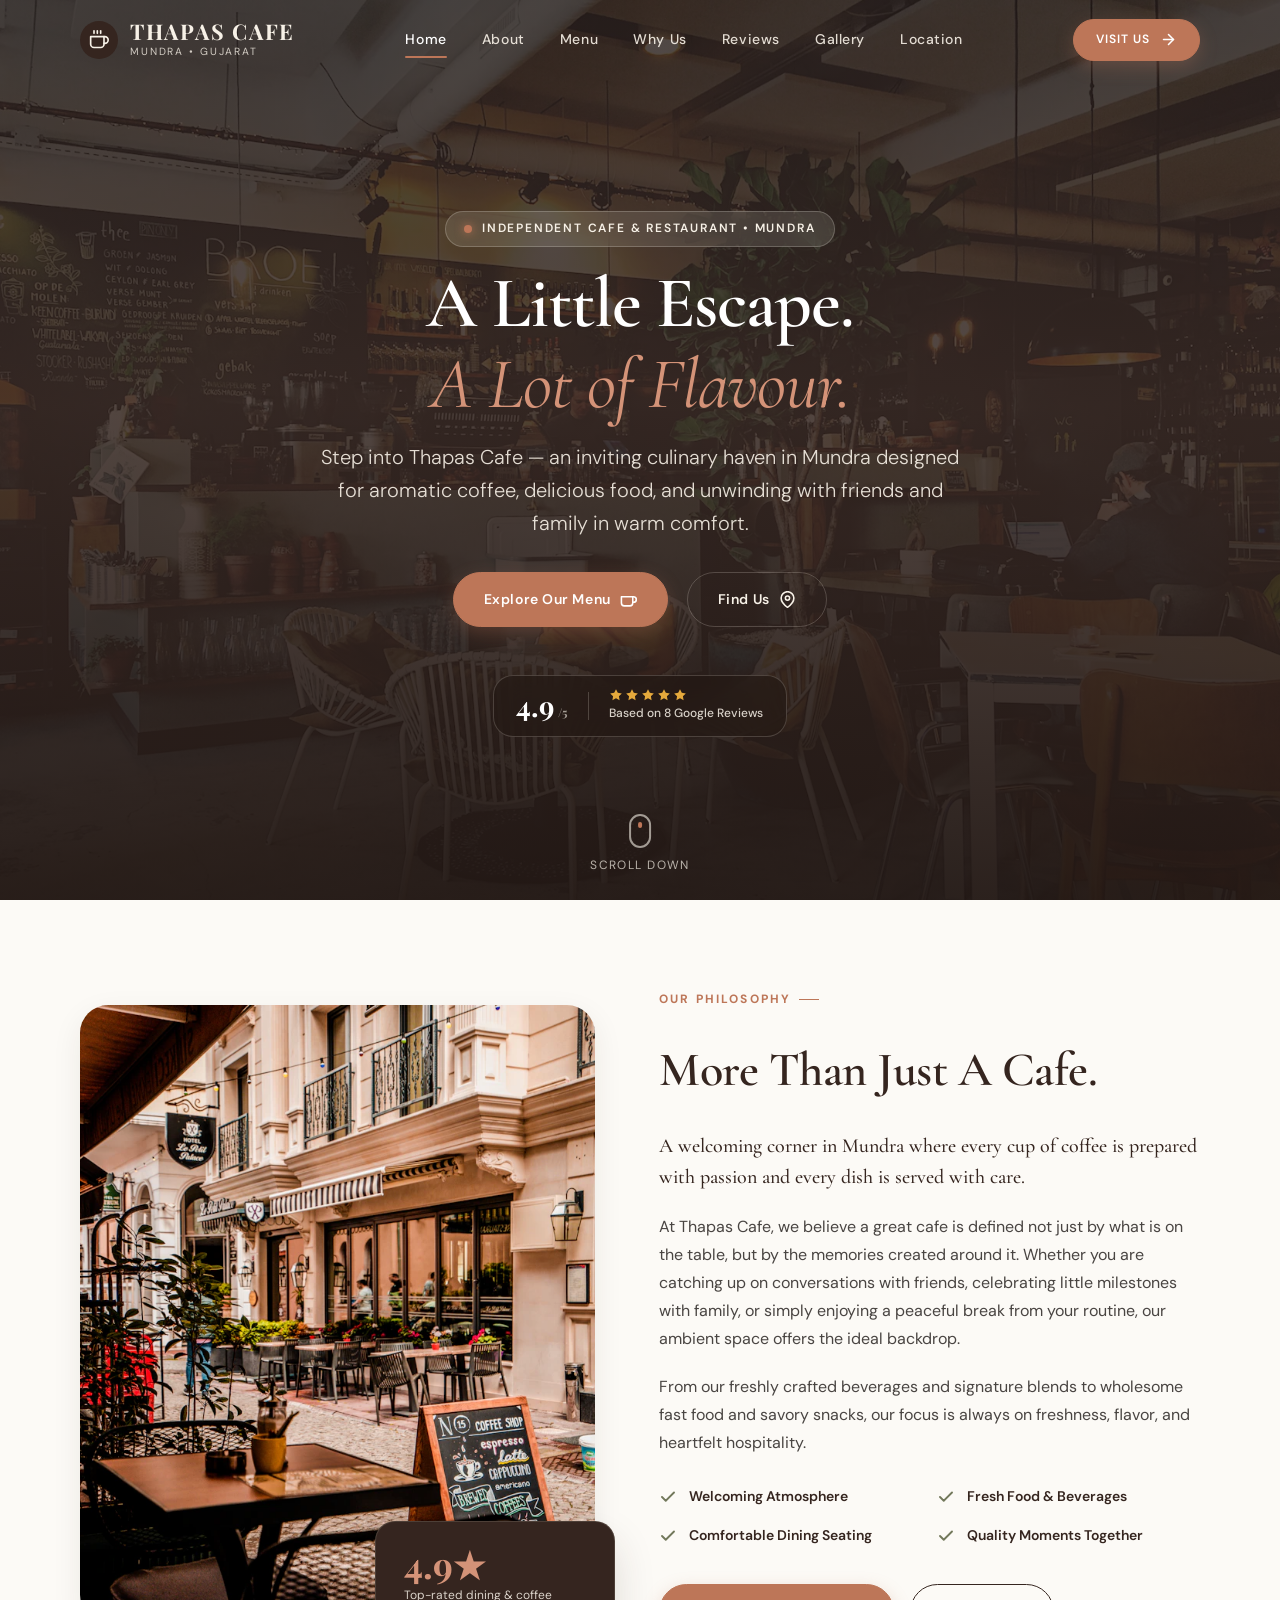
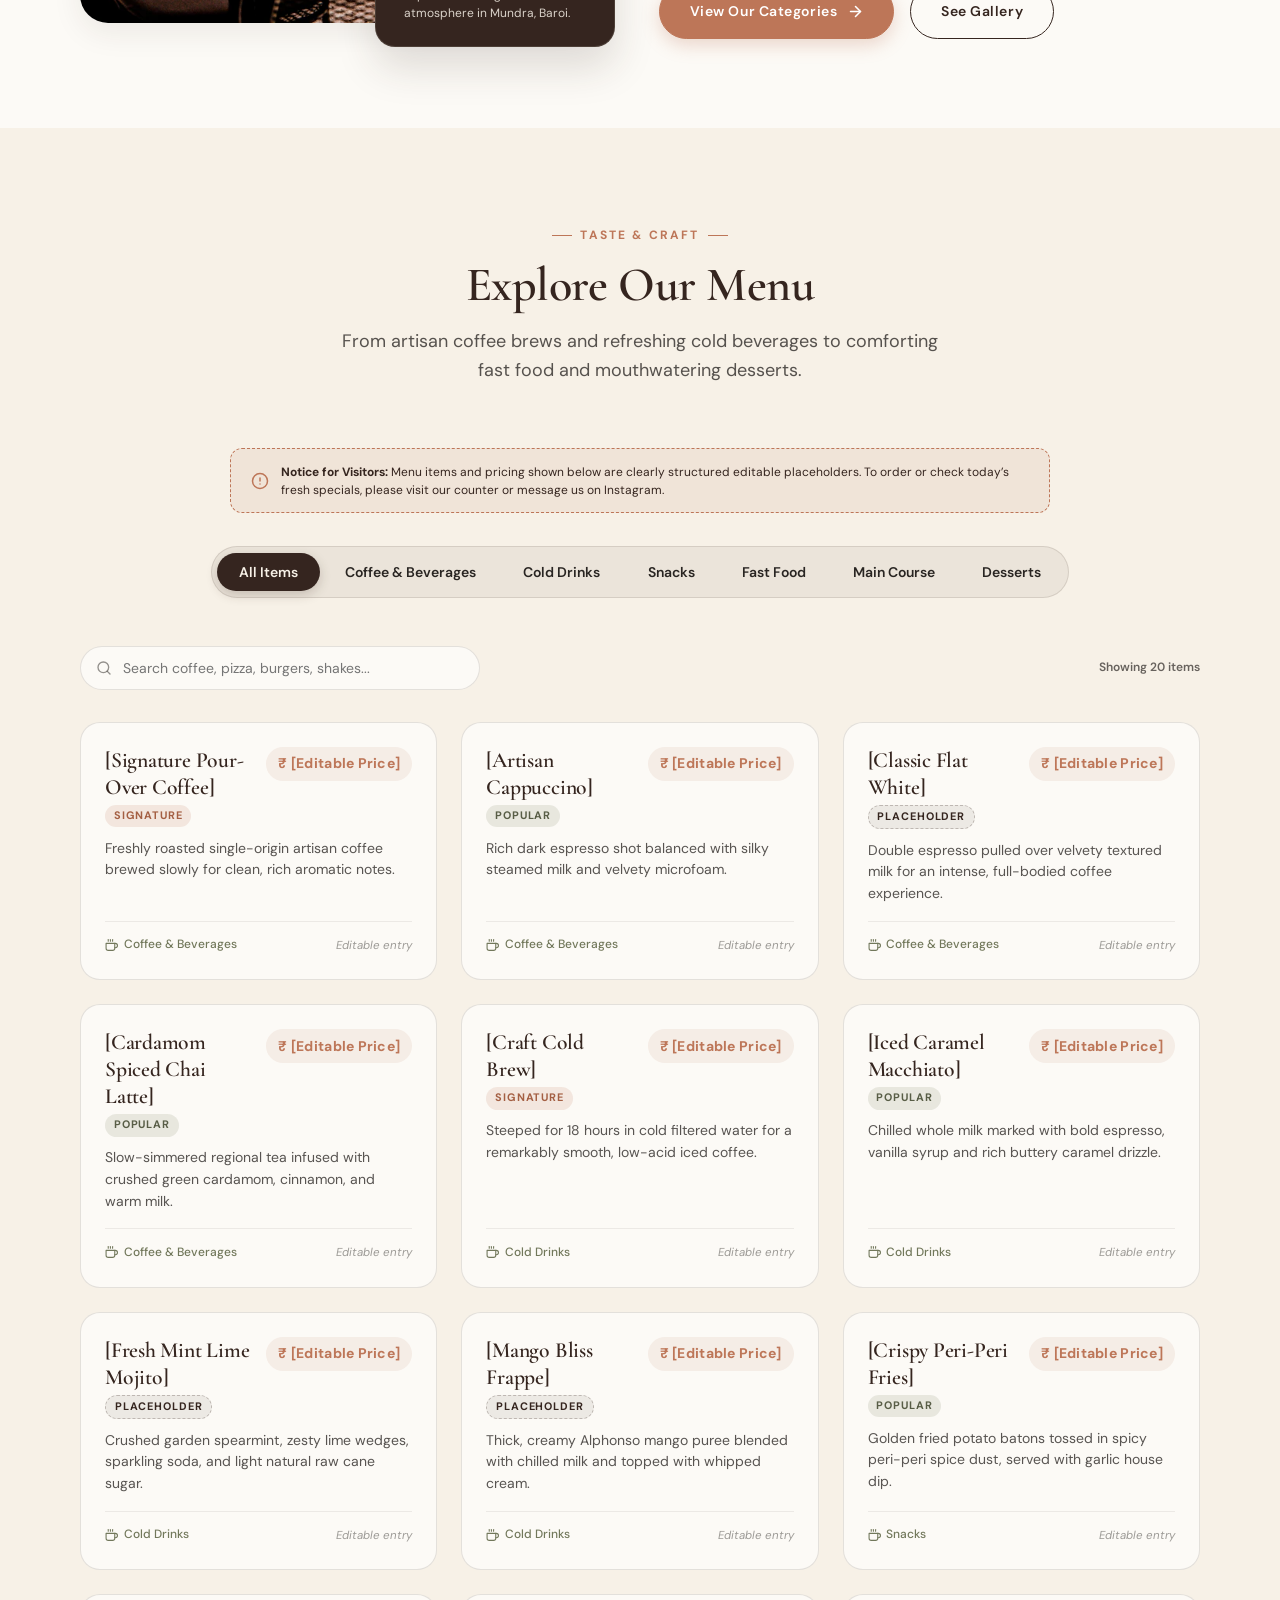
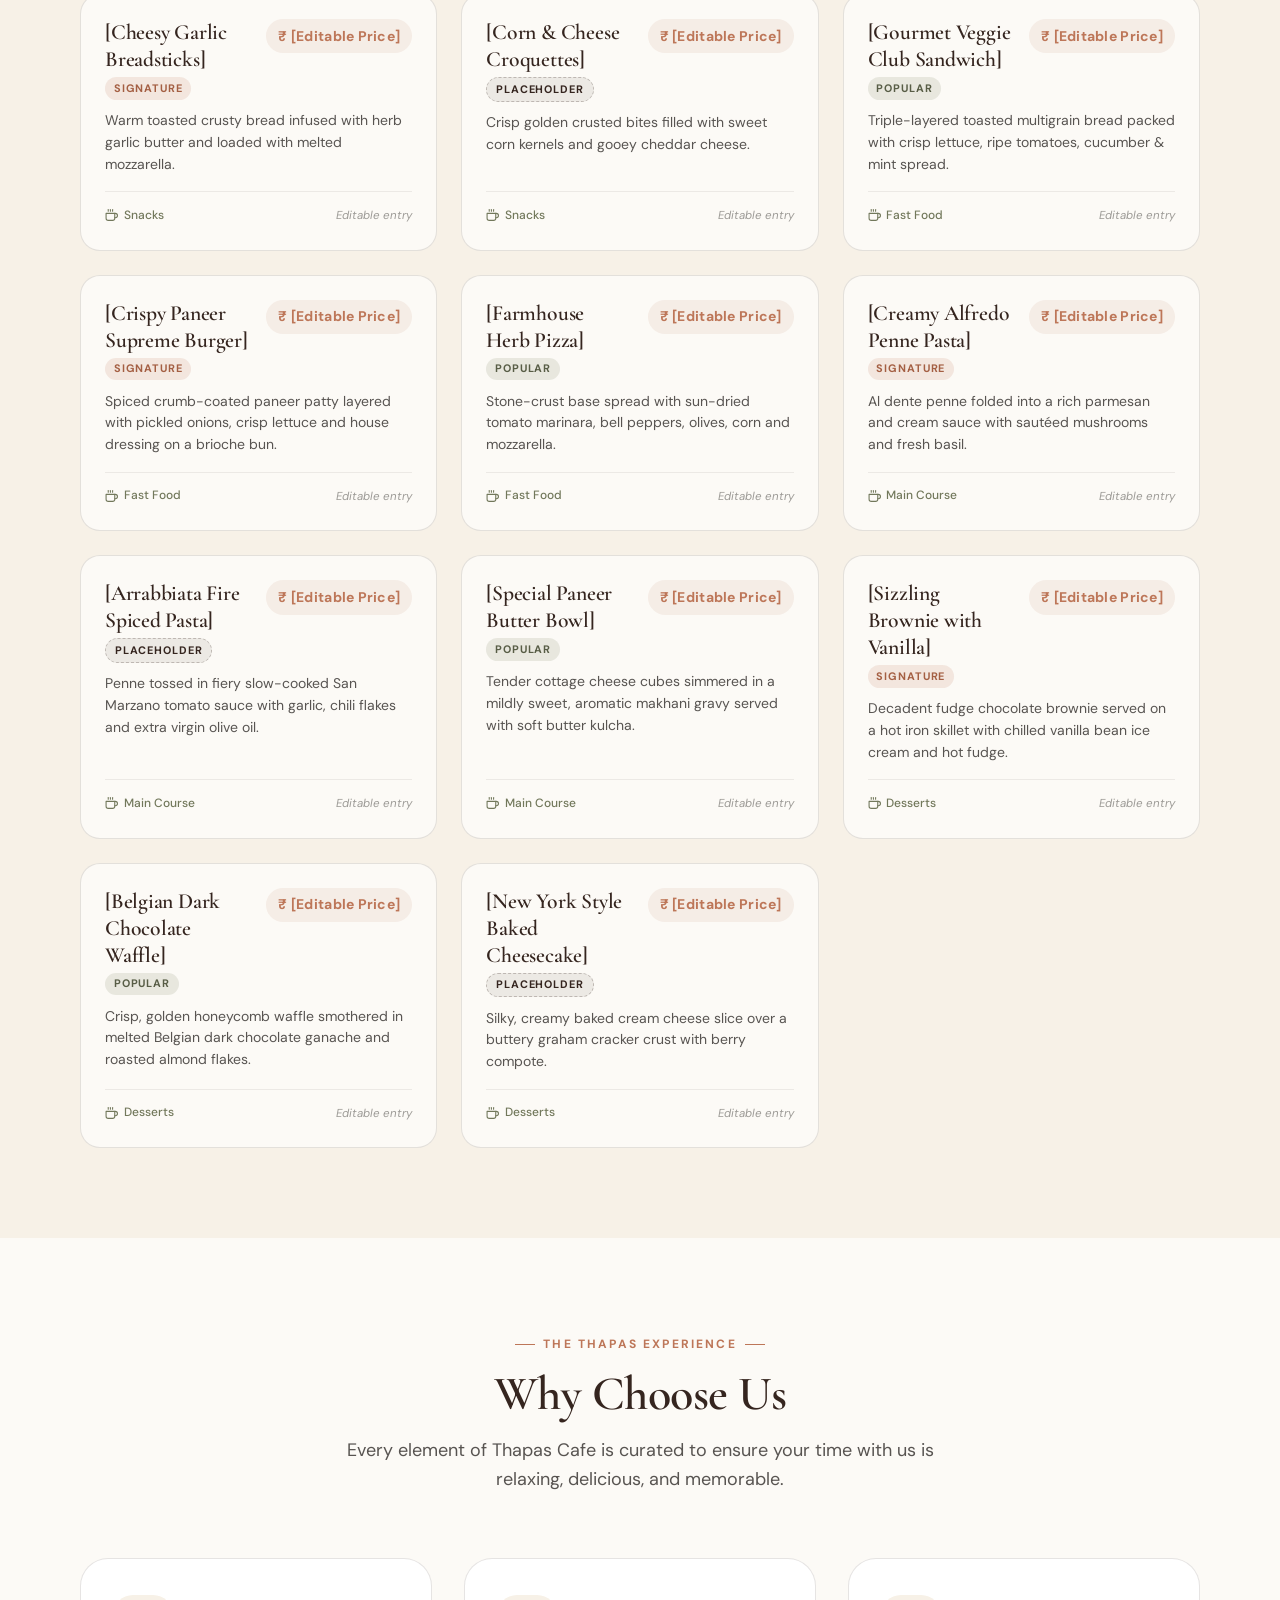
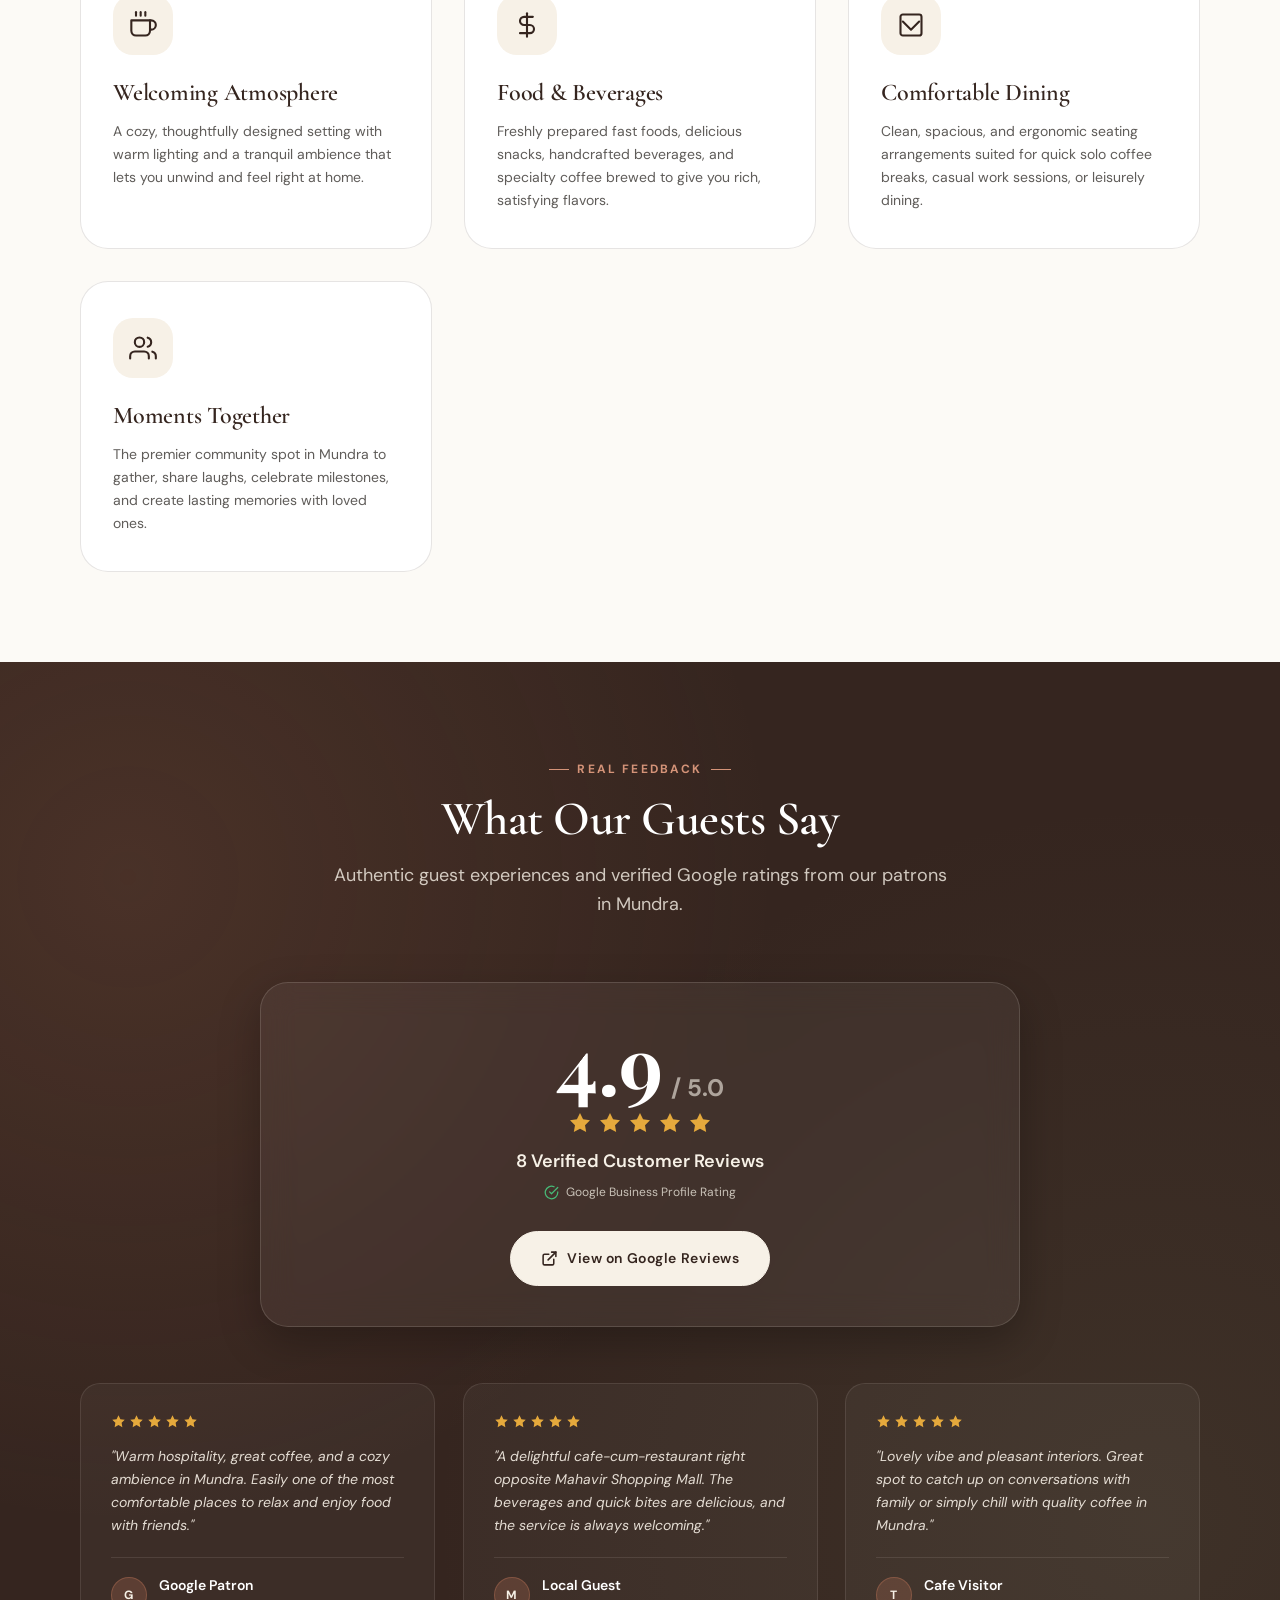
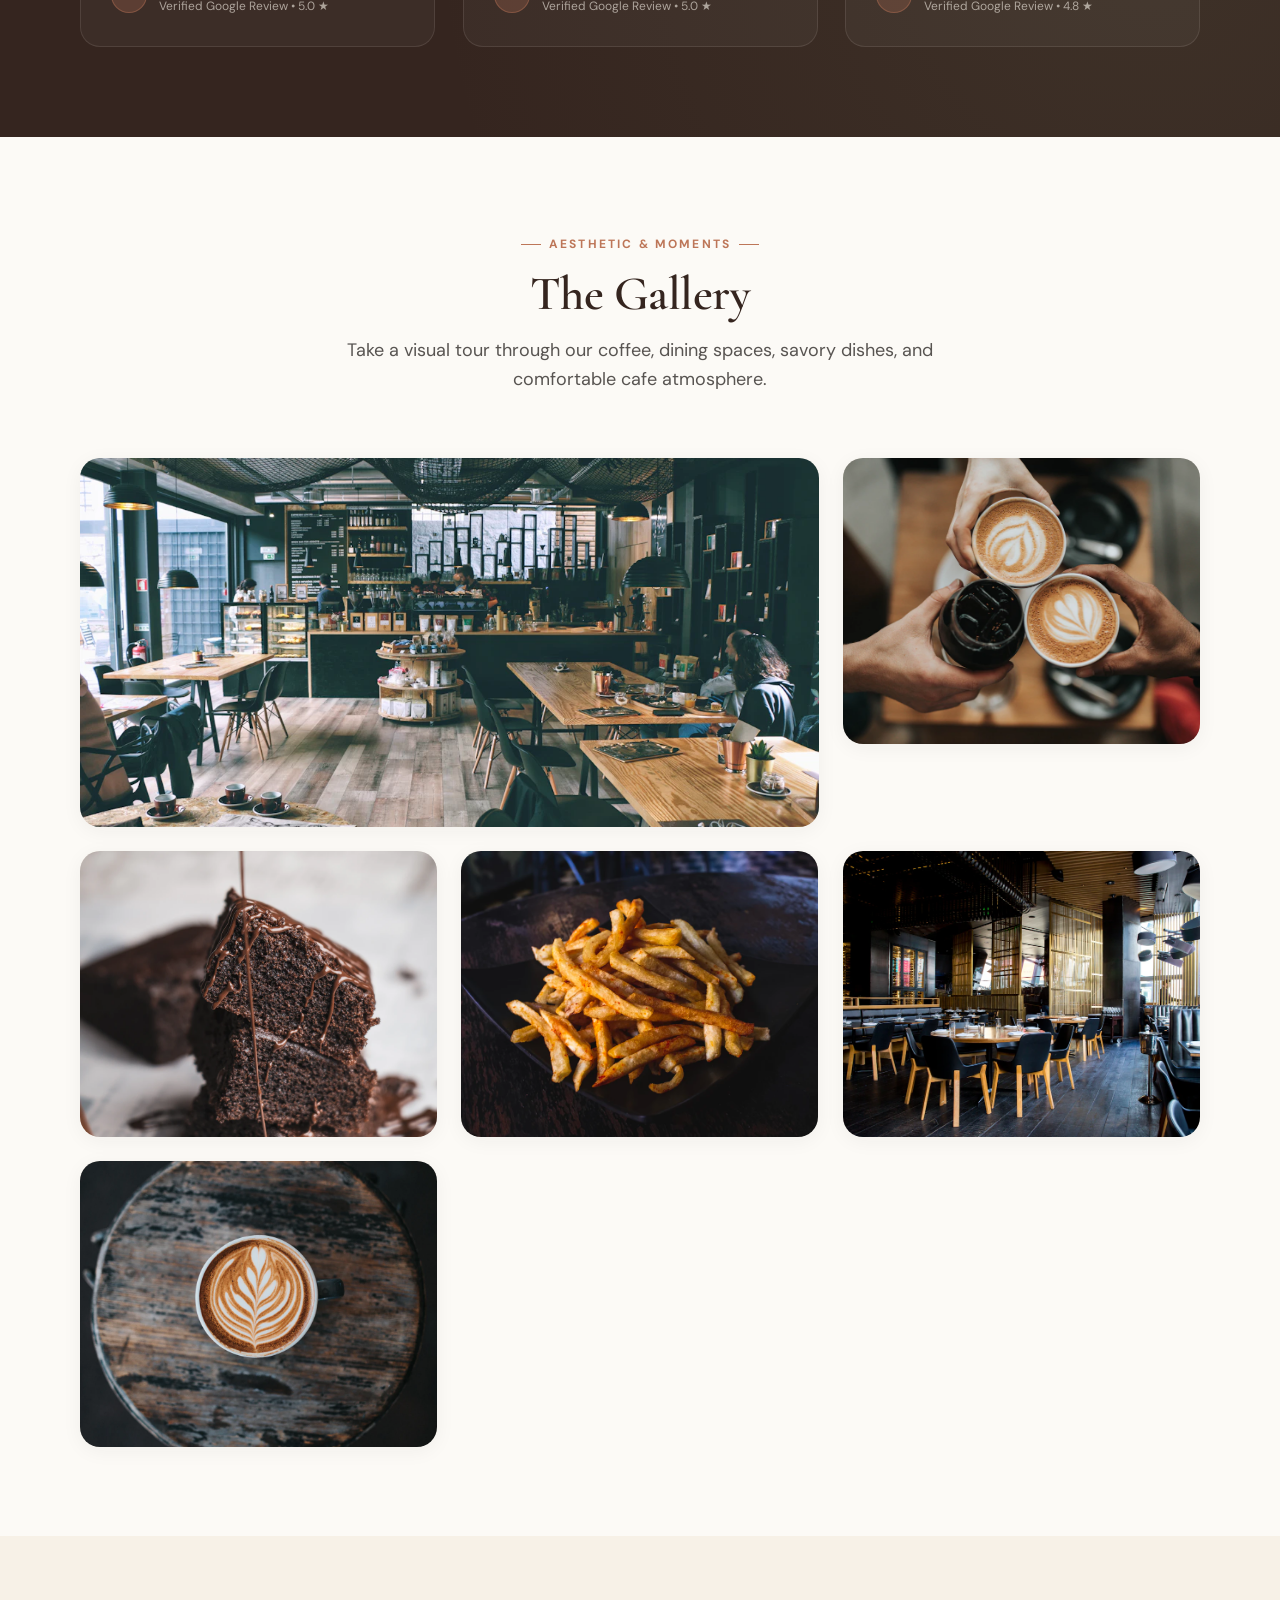
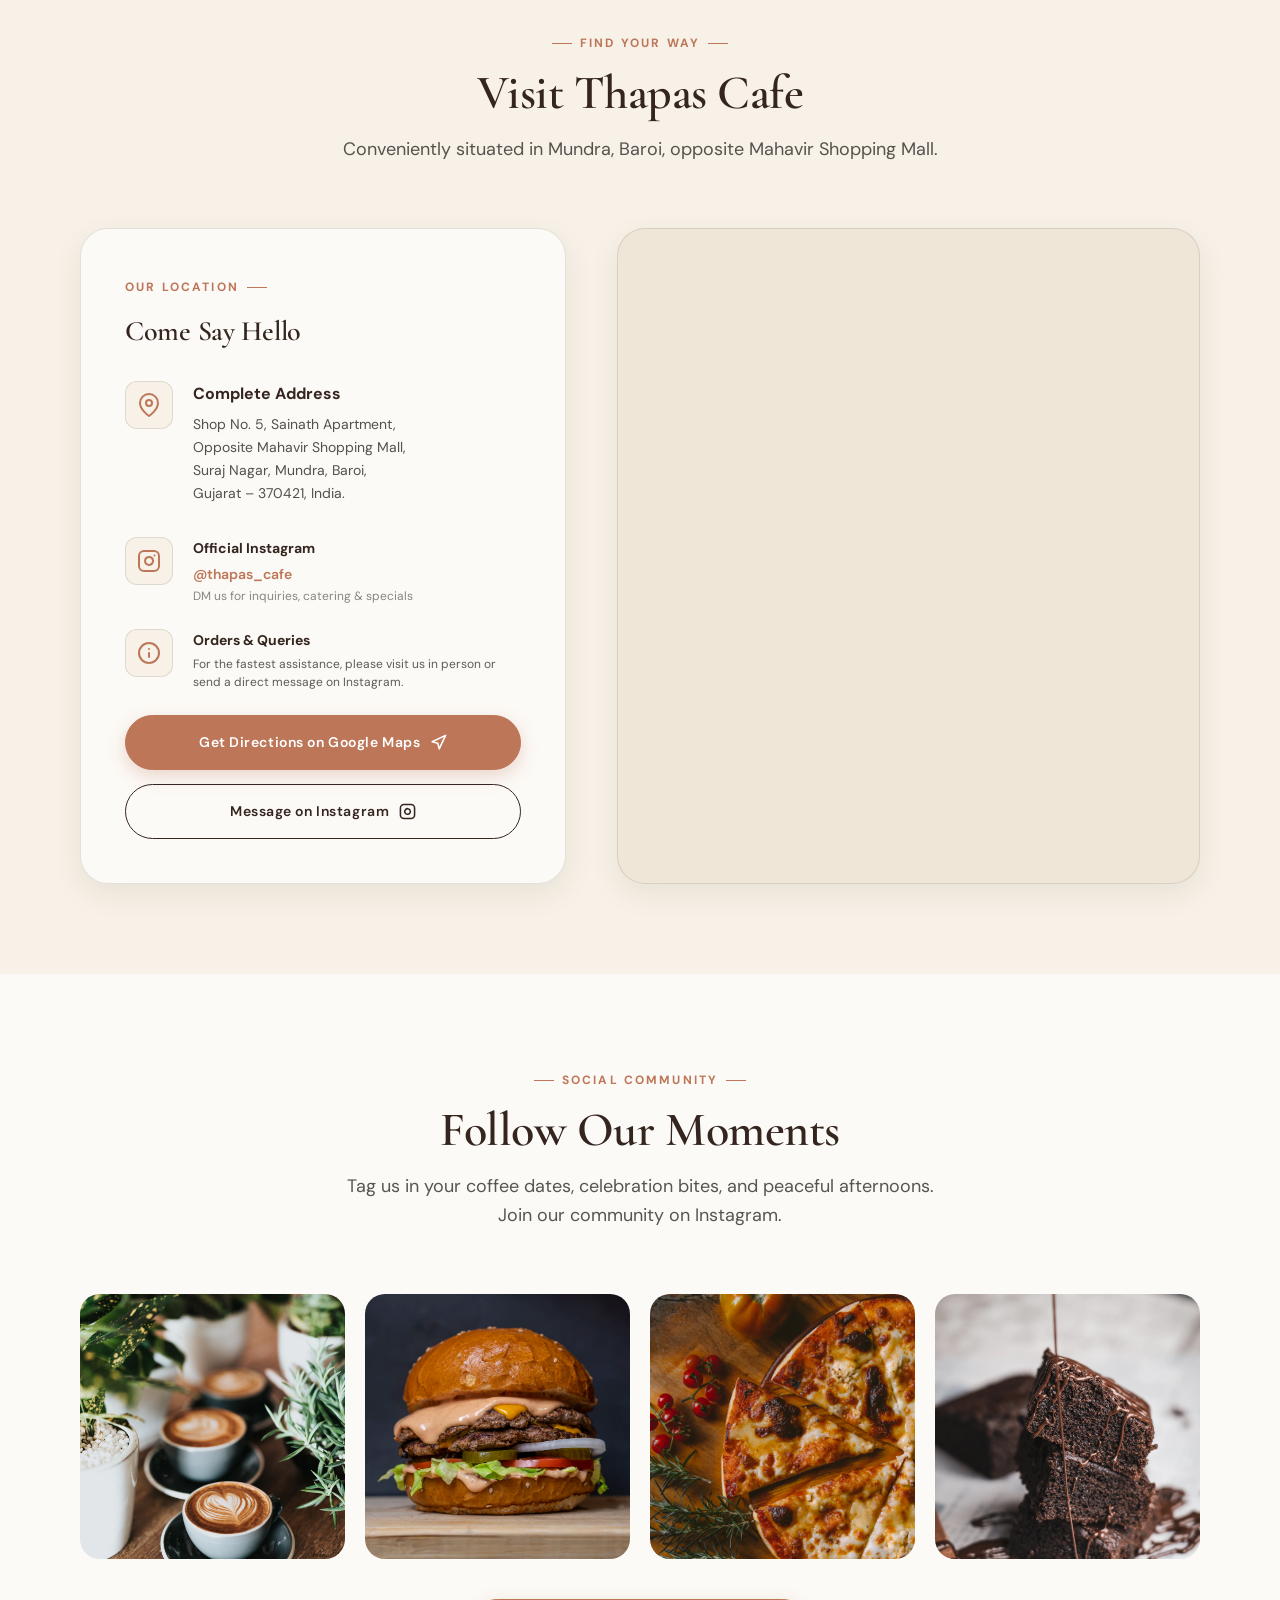
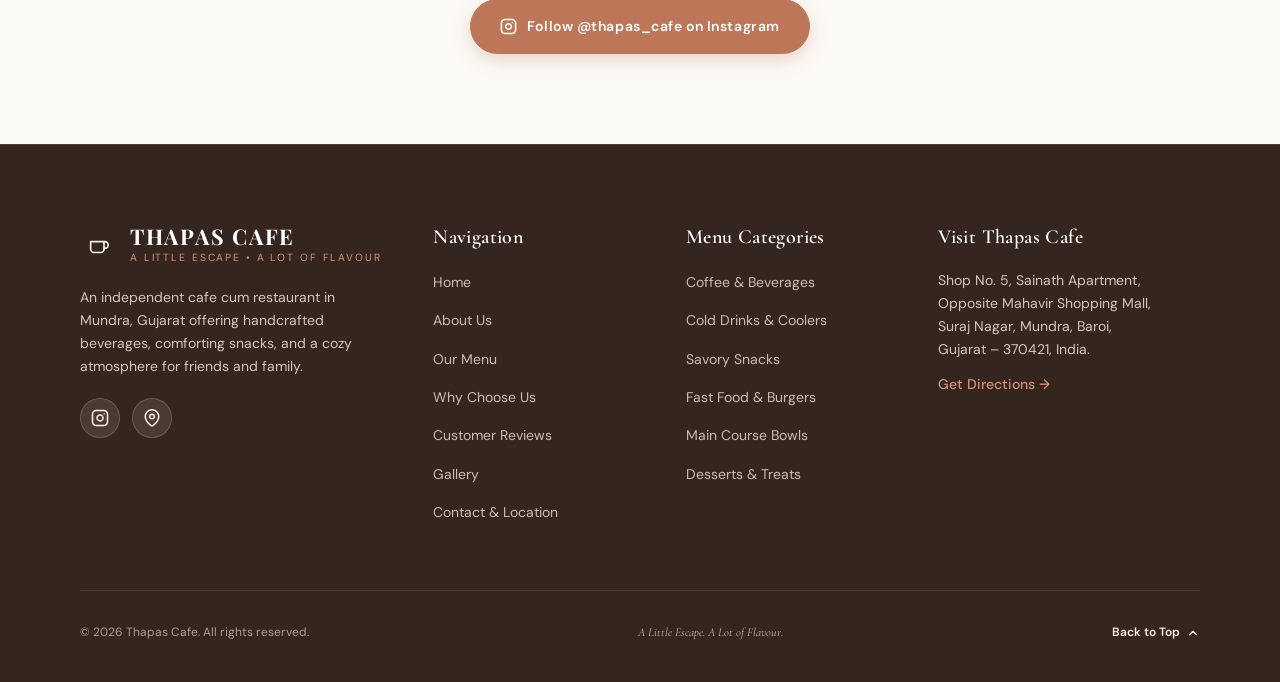
==== index.html @ 80513758 "Add files via upload" ====
<!DOCTYPE html>
<html lang="en">
<head>
  <meta charset="UTF-8">
  <meta name="viewport" content="width=device-width, initial-scale=1.0">
  <meta http-equiv="X-UA-Compatible" content="ie=edge">

  <!-- Primary Meta Tags -->
  <title>Thapas Cafe | Cafe &amp; Restaurant in Mundra, Gujarat</title>
  <meta name="title" content="Thapas Cafe | Cafe &amp; Restaurant in Mundra, Gujarat">
  <meta name="description" content="Discover Thapas Cafe in Mundra, Gujarat. Explore a welcoming cafe experience for food, beverages and memorable moments.">
  <meta name="keywords" content="Thapas Cafe, Thapas Cafe Mundra, Cafe in Mundra, Restaurant in Mundra, Cafe near Mahavir Shopping Mall, Mundra Baroi Cafe, Gujarat Cafe">
  <meta name="author" content="Thapas Cafe">
  <meta name="robots" content="index, follow">

  <!-- Canonical URL Placeholder -->
  <link rel="canonical" href="https://thapascafe.com/">

  <!-- Favicon -->
  <link rel="icon" type="image/svg+xml" href="assets/icons/favicon.svg">
  <meta name="theme-color" content="#35251F">

  <!-- Open Graph / Facebook -->
  <meta property="og:type" content="restaurant.restaurant">
  <meta property="og:url" content="https://thapascafe.com/">
  <meta property="og:title" content="Thapas Cafe | Cafe &amp; Restaurant in Mundra, Gujarat">
  <meta property="og:description" content="Discover Thapas Cafe in Mundra, Gujarat. Explore a welcoming cafe experience for food, beverages and memorable moments.">
  <meta property="og:image" content="assets/images/hero.webp">
  <meta property="og:locale" content="en_IN">
  <meta property="og:site_name" content="Thapas Cafe">

  <!-- Twitter Card -->
  <meta name="twitter:card" content="summary_large_image">
  <meta name="twitter:url" content="https://thapascafe.com/">
  <meta name="twitter:title" content="Thapas Cafe | Cafe &amp; Restaurant in Mundra, Gujarat">
  <meta name="twitter:description" content="Discover Thapas Cafe in Mundra, Gujarat. Explore a welcoming cafe experience for food, beverages and memorable moments.">
  <meta name="twitter:image" content="assets/images/hero.webp">

  <!-- Preconnect to Google Fonts -->
  <link rel="preconnect" href="https://fonts.googleapis.com">
  <link rel="preconnect" href="https://fonts.gstatic.com" crossorigin>
  <link href="https://fonts.googleapis.com/css2?family=Cormorant+Garamond:ital,wght@0,500;0,600;0,700;1,400;1,600&family=DM+Sans:ital,wght@0,400;0,500;0,600;0,700;1,400&family=Playfair+Display:ital,wght@0,600;0,700;1,400&display=swap" rel="stylesheet">

  <!-- Preload LCP Hero Image -->
  <link rel="preload" as="image" href="assets/images/hero.webp" type="image/webp">

  <!-- Master Stylesheet -->
  <link rel="stylesheet" href="style.css">

  <!-- JSON-LD LocalBusiness / Restaurant Structured Data -->
  <script type="application/ld+json">
  {
    "@context": "https://schema.org",
    "@type": ["CafeOrCoffeeShop", "Restaurant"],
    "name": "Thapas Cafe",
    "image": "assets/images/hero.webp",
    "url": "https://thapascafe.com/",
    "sameAs": [
      "https://www.instagram.com/thapas_cafe/"
    ],
    "address": {
      "@type": "PostalAddress",
      "streetAddress": "Shop No. 5, Sainath Apartment, Opposite Mahavir Shopping Mall, Suraj Nagar",
      "addressLocality": "Mundra",
      "addressRegion": "Gujarat",
      "postalCode": "370421",
      "addressCountry": "IN"
    },
    "geo": {
      "@type": "GeoCoordinates",
      "latitude": "22.8398",
      "longitude": "69.7289"
    },
    "aggregateRating": {
      "@type": "AggregateRating",
      "ratingValue": "4.9",
      "bestRating": "5",
      "worstRating": "1",
      "ratingCount": "8",
      "reviewCount": "8"
    },
    "servesCuisine": ["Cafe", "Coffee", "Snacks", "Fast Food", "Beverages"],
    "priceRange": "$$"
  }
  </script>
</head>
<body>

  <!-- Accessible Skip Link -->
  <a href="#main-content" class="skip-link">Skip to main content</a>

  <!-- ========================================================================
       SITE HEADER / STICKY NAVIGATION
       ======================================================================== -->
  <header class="site-header" id="site-header">
    <div class="container nav-container">
      <!-- Brand Logo / Wordmark -->
      <a href="#home" class="brand-link" aria-label="Thapas Cafe Homepage">
        <div class="brand-icon">
          <!-- Coffee Cup SVG Icon -->
          <svg viewBox="0 0 24 24" fill="none" stroke="currentColor" stroke-width="2" stroke-linecap="round" stroke-linejoin="round">
            <path d="M18 8h1a4 4 0 0 1 0 8h-1"></path>
            <path d="M2 8h16v9a4 4 0 0 1-4 4H6a4 4 0 0 1-4-4V8z"></path>
            <line x1="6" y1="1" x2="6" y2="4"></line>
            <line x1="10" y1="1" x2="10" y2="4"></line>
            <line x1="14" y1="1" x2="14" y2="4"></line>
          </svg>
        </div>
        <div class="brand-text">
          <span class="brand-name">THAPAS CAFE</span>
          <span class="brand-tagline">Mundra &bull; Gujarat</span>
        </div>
      </a>

      <!-- Desktop Nav Links -->
      <nav class="nav-menu" aria-label="Main Navigation">
        <a href="#home" class="nav-link active">Home</a>
        <a href="#about" class="nav-link">About</a>
        <a href="#menu" class="nav-link">Menu</a>
        <a href="#why-us" class="nav-link">Why Us</a>
        <a href="#reviews" class="nav-link">Reviews</a>
        <a href="#gallery" class="nav-link">Gallery</a>
        <a href="#contact" class="nav-link">Location</a>
      </nav>

      <!-- Nav CTA & Mobile Hamburger -->
      <div class="nav-actions">
        <a href="#contact" class="btn btn-primary nav-cta">
          Visit Us
          <svg viewBox="0 0 24 24" fill="none" stroke="currentColor" stroke-width="2" stroke-linecap="round" stroke-linejoin="round">
            <line x1="5" y1="12" x2="19" y2="12"></line>
            <polyline points="12 5 19 12 12 19"></polyline>
          </svg>
        </a>

        <!-- Mobile Toggle Button -->
        <button type="button" class="nav-toggle" aria-label="Toggle navigation menu" aria-expanded="false" aria-controls="mobile-nav">
          <span></span>
          <span></span>
          <span></span>
        </button>
      </div>
    </div>
  </header>

  <!-- Mobile Drawer Backdrop & Menu -->
  <div class="mobile-backdrop" id="mobile-backdrop"></div>
  <aside class="mobile-nav" id="mobile-nav" aria-label="Mobile Navigation Drawer">
    <nav class="mobile-nav-links">
      <a href="#home" class="mobile-nav-link active">Home</a>
      <a href="#about" class="mobile-nav-link">About Us</a>
      <a href="#menu" class="mobile-nav-link">Our Menu</a>
      <a href="#why-us" class="mobile-nav-link">Why Choose Us</a>
      <a href="#reviews" class="mobile-nav-link">Customer Reviews</a>
      <a href="#gallery" class="mobile-nav-link">Ambience Gallery</a>
      <a href="#contact" class="mobile-nav-link">Find &amp; Visit Us</a>
    </nav>
    <div class="mobile-nav-divider"></div>
    <div class="mobile-nav-info">
      <p style="font-weight: 600; color: var(--color-espresso);">Thapas Cafe</p>
      <p>Shop No. 5, Sainath Apartment, Opposite Mahavir Shopping Mall, Suraj Nagar, Mundra, Gujarat – 370421</p>
      <a href="https://www.instagram.com/thapas_cafe/" target="_blank" rel="noopener noreferrer">
        <svg viewBox="0 0 24 24" width="16" height="16" fill="none" stroke="currentColor" stroke-width="2" stroke-linecap="round" stroke-linejoin="round">
          <rect x="2" y="2" width="20" height="20" rx="5" ry="5"></rect>
          <path d="M16 11.37A4 4 0 1 1 12.63 8 4 4 0 0 1 16 11.37z"></path>
          <line x1="17.5" y1="6.5" x2="17.51" y2="6.5"></line>
        </svg>
        @thapas_cafe on Instagram
      </a>
    </div>
  </aside>

  <!-- ========================================================================
       MAIN CONTENT CONTAINER
       ======================================================================== -->
  <main id="main-content">

    <!-- ======================================================================
         SECTION 1: HERO SECTION
         ====================================================================== -->
    <section class="hero-section" id="home" aria-label="Welcome to Thapas Cafe">
      <div class="hero-bg">
        <img src="assets/images/hero.webp" alt="Atmospheric and warm interior of Thapas Cafe in Mundra" width="1600" height="900" fetchpriority="high">
      </div>
      <div class="hero-overlay"></div>

      <div class="container hero-content">
        <!-- Floating Tag / Badge -->
        <div class="hero-badge-wrap reveal">
          <span class="hero-badge-dot"></span>
          <span class="hero-badge-text">Independent Cafe &amp; Restaurant &bull; Mundra</span>
        </div>

        <!-- Headline -->
        <h1 class="hero-title reveal reveal-delay-1">
          A Little Escape.<br>
          <span>A Lot of Flavour.</span>
        </h1>

        <!-- Intro Description -->
        <p class="hero-desc reveal reveal-delay-2">
          Step into Thapas Cafe — an inviting culinary haven in Mundra designed for aromatic coffee, delicious food, and unwinding with friends and family in warm comfort.
        </p>

        <!-- Call to Action Buttons -->
        <div class="hero-actions reveal reveal-delay-3">
          <a href="#menu" class="btn btn-primary">
            Explore Our Menu
            <svg viewBox="0 0 24 24" fill="none" stroke="currentColor" stroke-width="2" stroke-linecap="round" stroke-linejoin="round">
              <path d="M18 8h1a4 4 0 0 1 0 8h-1"></path>
              <path d="M2 8h16v9a4 4 0 0 1-4 4H6a4 4 0 0 1-4-4V8z"></path>
            </svg>
          </a>
          <a href="#contact" class="btn btn-secondary">
            Find Us
            <svg viewBox="0 0 24 24" fill="none" stroke="currentColor" stroke-width="2" stroke-linecap="round" stroke-linejoin="round">
              <path d="M21 10c0 7-9 13-9 13s-9-6-9-13a9 9 0 0 1 18 0z"></path>
              <circle cx="12" cy="10" r="3"></circle>
            </svg>
          </a>
        </div>

        <!-- Rating Showcase Pill -->
        <div class="hero-rating-card reveal reveal-delay-4">
          <div class="hero-rating-score">
            4.9<span class="hero-rating-scale">/5</span>
          </div>
          <div class="hero-rating-divider"></div>
          <div class="hero-rating-meta">
            <div class="hero-stars" aria-label="5 out of 5 stars">
              <svg viewBox="0 0 24 24"><polygon points="12 2 15.09 8.26 22 9.27 17 14.14 18.18 21.02 12 17.77 5.82 21.02 7 14.14 2 9.27 8.91 8.26 12 2"></polygon></svg>
              <svg viewBox="0 0 24 24"><polygon points="12 2 15.09 8.26 22 9.27 17 14.14 18.18 21.02 12 17.77 5.82 21.02 7 14.14 2 9.27 8.91 8.26 12 2"></polygon></svg>
              <svg viewBox="0 0 24 24"><polygon points="12 2 15.09 8.26 22 9.27 17 14.14 18.18 21.02 12 17.77 5.82 21.02 7 14.14 2 9.27 8.91 8.26 12 2"></polygon></svg>
              <svg viewBox="0 0 24 24"><polygon points="12 2 15.09 8.26 22 9.27 17 14.14 18.18 21.02 12 17.77 5.82 21.02 7 14.14 2 9.27 8.91 8.26 12 2"></polygon></svg>
              <svg viewBox="0 0 24 24"><polygon points="12 2 15.09 8.26 22 9.27 17 14.14 18.18 21.02 12 17.77 5.82 21.02 7 14.14 2 9.27 8.91 8.26 12 2"></polygon></svg>
            </div>
            <div class="hero-reviews-text">Based on 8 Google Reviews</div>
          </div>
        </div>
      </div>

      <!-- Mouse Scroll Down Hint -->
      <a href="#about" class="hero-scroll-indicator" aria-label="Scroll to About section">
        <div class="mouse-icon">
          <div class="mouse-wheel"></div>
        </div>
        <span>Scroll Down</span>
      </a>
    </section>

    <!-- ======================================================================
         SECTION 2: ABOUT SECTION
         ====================================================================== -->
    <section class="about-section" id="about" aria-label="About Thapas Cafe">
      <div class="container">
        <div class="about-grid">
          <!-- Left: Editorial Photo Composition -->
          <div class="about-media-wrapper reveal">
            <div class="about-image-main">
              <img src="assets/images/about.webp" alt="Welcoming cafe dining atmosphere and friendly cafe hospitality" width="600" height="720" loading="lazy">
            </div>
            <div class="about-accent-card">
              <div class="accent-number">4.9★</div>
              <div class="accent-text">Top-rated dining &amp; coffee atmosphere in Mundra, Baroi.</div>
            </div>
          </div>

          <!-- Right: Narrative Content -->
          <div class="about-content reveal reveal-delay-1">
            <span class="section-label left-aligned">Our Philosophy</span>
            <h2 class="section-title">More Than Just A Cafe.</h2>
            
            <p class="about-lead">
              A welcoming corner in Mundra where every cup of coffee is prepared with passion and every dish is served with care.
            </p>

            <p class="about-body">
              At Thapas Cafe, we believe a great cafe is defined not just by what is on the table, but by the memories created around it. Whether you are catching up on conversations with friends, celebrating little milestones with family, or simply enjoying a peaceful break from your routine, our ambient space offers the ideal backdrop.
            </p>

            <p class="about-body">
              From our freshly crafted beverages and signature blends to wholesome fast food and savory snacks, our focus is always on freshness, flavor, and heartfelt hospitality.
            </p>

            <!-- Highlights Checklist -->
            <div class="about-features">
              <div class="about-feature-item">
                <svg viewBox="0 0 24 24" fill="none" stroke="currentColor" stroke-width="2.5" stroke-linecap="round" stroke-linejoin="round">
                  <polyline points="20 6 9 17 4 12"></polyline>
                </svg>
                <span>Welcoming Atmosphere</span>
              </div>
              <div class="about-feature-item">
                <svg viewBox="0 0 24 24" fill="none" stroke="currentColor" stroke-width="2.5" stroke-linecap="round" stroke-linejoin="round">
                  <polyline points="20 6 9 17 4 12"></polyline>
                </svg>
                <span>Fresh Food &amp; Beverages</span>
              </div>
              <div class="about-feature-item">
                <svg viewBox="0 0 24 24" fill="none" stroke="currentColor" stroke-width="2.5" stroke-linecap="round" stroke-linejoin="round">
                  <polyline points="20 6 9 17 4 12"></polyline>
                </svg>
                <span>Comfortable Dining Seating</span>
              </div>
              <div class="about-feature-item">
                <svg viewBox="0 0 24 24" fill="none" stroke="currentColor" stroke-width="2.5" stroke-linecap="round" stroke-linejoin="round">
                  <polyline points="20 6 9 17 4 12"></polyline>
                </svg>
                <span>Quality Moments Together</span>
              </div>
            </div>

            <div class="about-actions">
              <a href="#menu" class="btn btn-primary">
                View Our Categories
                <svg viewBox="0 0 24 24" fill="none" stroke="currentColor" stroke-width="2" stroke-linecap="round" stroke-linejoin="round">
                  <line x1="5" y1="12" x2="19" y2="12"></line>
                  <polyline points="12 5 19 12 12 19"></polyline>
                </svg>
              </a>
              <a href="#gallery" class="btn btn-outline">See Gallery</a>
            </div>
          </div>
        </div>
      </div>
    </section>

    <!-- ======================================================================
         SECTION 3: MENU SECTION
         ====================================================================== -->
    <section class="menu-section" id="menu" aria-label="Thapas Cafe Menu">
      <div class="container">
        <!-- Section Header -->
        <div class="section-header reveal">
          <span class="section-label">Taste &amp; Craft</span>
          <h2 class="section-title">Explore Our Menu</h2>
          <p class="section-subtitle">
            From artisan coffee brews and refreshing cold beverages to comforting fast food and mouthwatering desserts.
          </p>
        </div>

        <!-- Editable Notice Box -->
        <div class="menu-notice-box reveal">
          <svg viewBox="0 0 24 24" fill="none" stroke="currentColor" stroke-width="2" stroke-linecap="round" stroke-linejoin="round">
            <circle cx="12" cy="12" r="10"></circle>
            <line x1="12" y1="8" x2="12" y2="12"></line>
            <line x1="12" y1="16" x2="12.01" y2="16"></line>
          </svg>
          <div>
            <strong>Notice for Visitors:</strong> Menu items and pricing shown below are clearly structured editable placeholders. To order or check today’s fresh specials, please visit our counter or message us on Instagram.
          </div>
        </div>

        <!-- Menu Category Tabs -->
        <div class="menu-tabs-wrapper reveal">
          <div class="menu-tabs" role="tablist" aria-label="Menu categories">
            <button type="button" class="menu-tab-btn active" data-category="all" role="tab" aria-selected="true">All Items</button>
            <button type="button" class="menu-tab-btn" data-category="coffee-beverages" role="tab" aria-selected="false">Coffee &amp; Beverages</button>
            <button type="button" class="menu-tab-btn" data-category="cold-drinks" role="tab" aria-selected="false">Cold Drinks</button>
            <button type="button" class="menu-tab-btn" data-category="snacks" role="tab" aria-selected="false">Snacks</button>
            <button type="button" class="menu-tab-btn" data-category="fast-food" role="tab" aria-selected="false">Fast Food</button>
            <button type="button" class="menu-tab-btn" data-category="main-course" role="tab" aria-selected="false">Main Course</button>
            <button type="button" class="menu-tab-btn" data-category="desserts" role="tab" aria-selected="false">Desserts</button>
          </div>
        </div>

        <!-- Menu Filter & Search Toolbar -->
        <div class="menu-toolbar reveal">
          <div class="menu-search-wrapper">
            <svg class="menu-search-icon" viewBox="0 0 24 24" fill="none" stroke="currentColor" stroke-width="2" stroke-linecap="round" stroke-linejoin="round">
              <circle cx="11" cy="11" r="8"></circle>
              <line x1="21" y1="21" x2="16.65" y2="16.65"></line>
            </svg>
            <input type="text" id="menu-search" class="menu-search-input" placeholder="Search coffee, pizza, burgers, shakes..." aria-label="Search menu items">
          </div>
          <span class="menu-count-badge" id="menu-count">Showing items...</span>
        </div>

        <!-- Dynamic Menu Items Grid (Populated by script.js) -->
        <div class="menu-grid" id="menu-items-grid" aria-live="polite">
          <!-- JavaScript dynamically injects items here -->
        </div>
      </div>
    </section>

    <!-- ======================================================================
         SECTION 4: WHY CHOOSE US
         ====================================================================== -->
    <section class="why-section" id="why-us" aria-label="Why Choose Thapas Cafe">
      <div class="container">
        <div class="section-header reveal">
          <span class="section-label">The Thapas Experience</span>
          <h2 class="section-title">Why Choose Us</h2>
          <p class="section-subtitle">
            Every element of Thapas Cafe is curated to ensure your time with us is relaxing, delicious, and memorable.
          </p>
        </div>

        <div class="features-grid">
          <!-- Feature 1: Welcoming Atmosphere -->
          <div class="feature-card reveal">
            <div class="feature-icon-wrapper">
              <svg viewBox="0 0 24 24" fill="none" stroke="currentColor" stroke-width="2" stroke-linecap="round" stroke-linejoin="round">
                <path d="M18 8h1a4 4 0 0 1 0 8h-1"></path>
                <path d="M2 8h16v9a4 4 0 0 1-4 4H6a4 4 0 0 1-4-4V8z"></path>
                <line x1="6" y1="1" x2="6" y2="4"></line>
                <line x1="10" y1="1" x2="10" y2="4"></line>
                <line x1="14" y1="1" x2="14" y2="4"></line>
              </svg>
            </div>
            <h3 class="feature-title">Welcoming Atmosphere</h3>
            <p class="feature-desc">
              A cozy, thoughtfully designed setting with warm lighting and a tranquil ambience that lets you unwind and feel right at home.
            </p>
          </div>

          <!-- Feature 2: Food & Beverages -->
          <div class="feature-card reveal reveal-delay-1">
            <div class="feature-icon-wrapper">
              <svg viewBox="0 0 24 24" fill="none" stroke="currentColor" stroke-width="2" stroke-linecap="round" stroke-linejoin="round">
                <path d="M12 2v20"></path>
                <path d="M17 5H9.5a3.5 3.5 0 0 0 0 7h5a3.5 3.5 0 0 1 0 7H6"></path>
              </svg>
            </div>
            <h3 class="feature-title">Food &amp; Beverages</h3>
            <p class="feature-desc">
              Freshly prepared fast foods, delicious snacks, handcrafted beverages, and specialty coffee brewed to give you rich, satisfying flavors.
            </p>
          </div>

          <!-- Feature 3: Comfortable Dining -->
          <div class="feature-card reveal reveal-delay-2">
            <div class="feature-icon-wrapper">
              <svg viewBox="0 0 24 24" fill="none" stroke="currentColor" stroke-width="2" stroke-linecap="round" stroke-linejoin="round">
                <path d="M19 9l-7 7-7-7"></path>
                <rect x="3" y="3" width="18" height="18" rx="2" ry="2"></rect>
              </svg>
            </div>
            <h3 class="feature-title">Comfortable Dining</h3>
            <p class="feature-desc">
              Clean, spacious, and ergonomic seating arrangements suited for quick solo coffee breaks, casual work sessions, or leisurely dining.
            </p>
          </div>

          <!-- Feature 4: Moments Together -->
          <div class="feature-card reveal reveal-delay-3">
            <div class="feature-icon-wrapper">
              <svg viewBox="0 0 24 24" fill="none" stroke="currentColor" stroke-width="2" stroke-linecap="round" stroke-linejoin="round">
                <path d="M17 21v-2a4 4 0 0 0-4-4H5a4 4 0 0 0-4 4v2"></path>
                <circle cx="9" cy="7" r="4"></circle>
                <path d="M23 21v-2a4 4 0 0 0-3-3.87"></path>
                <path d="M16 3.13a4 4 0 0 1 0 7.75"></path>
              </svg>
            </div>
            <h3 class="feature-title">Moments Together</h3>
            <p class="feature-desc">
              The premier community spot in Mundra to gather, share laughs, celebrate milestones, and create lasting memories with loved ones.
            </p>
          </div>
        </div>
      </div>
    </section>

    <!-- ======================================================================
         SECTION 5: CUSTOMER REVIEWS
         ====================================================================== -->
    <section class="reviews-section" id="reviews" aria-label="Customer Reviews">
      <div class="container">
        <div class="section-header reveal">
          <span class="section-label">Real Feedback</span>
          <h2 class="section-title">What Our Guests Say</h2>
          <p class="section-subtitle">
            Authentic guest experiences and verified Google ratings from our patrons in Mundra.
          </p>
        </div>

        <!-- Rating Highlight Showcase Card -->
        <div class="reviews-summary-card reveal">
          <div class="rating-huge">
            4.9 <span class="rating-huge-max">/ 5.0</span>
          </div>
          <div class="rating-stars-huge" aria-label="4.9 out of 5 stars">
            <svg viewBox="0 0 24 24"><polygon points="12 2 15.09 8.26 22 9.27 17 14.14 18.18 21.02 12 17.77 5.82 21.02 7 14.14 2 9.27 8.91 8.26 12 2"></polygon></svg>
            <svg viewBox="0 0 24 24"><polygon points="12 2 15.09 8.26 22 9.27 17 14.14 18.18 21.02 12 17.77 5.82 21.02 7 14.14 2 9.27 8.91 8.26 12 2"></polygon></svg>
            <svg viewBox="0 0 24 24"><polygon points="12 2 15.09 8.26 22 9.27 17 14.14 18.18 21.02 12 17.77 5.82 21.02 7 14.14 2 9.27 8.91 8.26 12 2"></polygon></svg>
            <svg viewBox="0 0 24 24"><polygon points="12 2 15.09 8.26 22 9.27 17 14.14 18.18 21.02 12 17.77 5.82 21.02 7 14.14 2 9.27 8.91 8.26 12 2"></polygon></svg>
            <svg viewBox="0 0 24 24"><polygon points="12 2 15.09 8.26 22 9.27 17 14.14 18.18 21.02 12 17.77 5.82 21.02 7 14.14 2 9.27 8.91 8.26 12 2"></polygon></svg>
          </div>
          <div class="rating-reviews-count">8 Verified Customer Reviews</div>
          <div class="rating-verified-tag">
            <svg viewBox="0 0 24 24" fill="none" stroke="currentColor" stroke-width="2" stroke-linecap="round" stroke-linejoin="round">
              <path d="M22 11.08V12a10 10 0 1 1-5.93-9.14"></path>
              <polyline points="22 4 12 14.01 9 11.01"></polyline>
            </svg>
            Google Business Profile Rating
          </div>
          <div class="rating-actions">
            <!-- Google Reviews Button with editable placeholder URL -->
            <a href="https://www.google.com/maps/search/?api=1&query=Thapas+Cafe+Shop+No+5+Sainath+Apartment+Mundra+Gujarat" target="_blank" rel="noopener noreferrer" class="btn btn-cream">
              <svg viewBox="0 0 24 24" fill="none" stroke="currentColor" stroke-width="2" stroke-linecap="round" stroke-linejoin="round">
                <path d="M18 13v6a2 2 0 0 1-2 2H5a2 2 0 0 1-2-2V8a2 2 0 0 1 2-2h6"></path>
                <polyline points="15 3 21 3 21 9"></polyline>
                <line x1="10" y1="14" x2="21" y2="3"></line>
              </svg>
              View on Google Reviews
            </a>
          </div>
        </div>

        <!-- Sentiment Cards -->
        <div class="reviews-grid">
          <div class="review-card reveal">
            <div>
              <div class="review-stars">
                <svg viewBox="0 0 24 24"><polygon points="12 2 15.09 8.26 22 9.27 17 14.14 18.18 21.02 12 17.77 5.82 21.02 7 14.14 2 9.27 8.91 8.26 12 2"></polygon></svg>
                <svg viewBox="0 0 24 24"><polygon points="12 2 15.09 8.26 22 9.27 17 14.14 18.18 21.02 12 17.77 5.82 21.02 7 14.14 2 9.27 8.91 8.26 12 2"></polygon></svg>
                <svg viewBox="0 0 24 24"><polygon points="12 2 15.09 8.26 22 9.27 17 14.14 18.18 21.02 12 17.77 5.82 21.02 7 14.14 2 9.27 8.91 8.26 12 2"></polygon></svg>
                <svg viewBox="0 0 24 24"><polygon points="12 2 15.09 8.26 22 9.27 17 14.14 18.18 21.02 12 17.77 5.82 21.02 7 14.14 2 9.27 8.91 8.26 12 2"></polygon></svg>
                <svg viewBox="0 0 24 24"><polygon points="12 2 15.09 8.26 22 9.27 17 14.14 18.18 21.02 12 17.77 5.82 21.02 7 14.14 2 9.27 8.91 8.26 12 2"></polygon></svg>
              </div>
              <p class="review-quote">
                "Warm hospitality, great coffee, and a cozy ambience in Mundra. Easily one of the most comfortable places to relax and enjoy food with friends."
              </p>
            </div>
            <div class="review-author">
              <div class="author-avatar">G</div>
              <div class="author-meta">
                <span class="author-name">Google Patron</span>
                <span class="author-source">Verified Google Review &bull; 5.0 ★</span>
              </div>
            </div>
          </div>

          <div class="review-card reveal reveal-delay-1">
            <div>
              <div class="review-stars">
                <svg viewBox="0 0 24 24"><polygon points="12 2 15.09 8.26 22 9.27 17 14.14 18.18 21.02 12 17.77 5.82 21.02 7 14.14 2 9.27 8.91 8.26 12 2"></polygon></svg>
                <svg viewBox="0 0 24 24"><polygon points="12 2 15.09 8.26 22 9.27 17 14.14 18.18 21.02 12 17.77 5.82 21.02 7 14.14 2 9.27 8.91 8.26 12 2"></polygon></svg>
                <svg viewBox="0 0 24 24"><polygon points="12 2 15.09 8.26 22 9.27 17 14.14 18.18 21.02 12 17.77 5.82 21.02 7 14.14 2 9.27 8.91 8.26 12 2"></polygon></svg>
                <svg viewBox="0 0 24 24"><polygon points="12 2 15.09 8.26 22 9.27 17 14.14 18.18 21.02 12 17.77 5.82 21.02 7 14.14 2 9.27 8.91 8.26 12 2"></polygon></svg>
                <svg viewBox="0 0 24 24"><polygon points="12 2 15.09 8.26 22 9.27 17 14.14 18.18 21.02 12 17.77 5.82 21.02 7 14.14 2 9.27 8.91 8.26 12 2"></polygon></svg>
              </div>
              <p class="review-quote">
                "A delightful cafe-cum-restaurant right opposite Mahavir Shopping Mall. The beverages and quick bites are delicious, and the service is always welcoming."
              </p>
            </div>
            <div class="review-author">
              <div class="author-avatar">M</div>
              <div class="author-meta">
                <span class="author-name">Local Guest</span>
                <span class="author-source">Verified Google Review &bull; 5.0 ★</span>
              </div>
            </div>
          </div>

          <div class="review-card reveal reveal-delay-2">
            <div>
              <div class="review-stars">
                <svg viewBox="0 0 24 24"><polygon points="12 2 15.09 8.26 22 9.27 17 14.14 18.18 21.02 12 17.77 5.82 21.02 7 14.14 2 9.27 8.91 8.26 12 2"></polygon></svg>
                <svg viewBox="0 0 24 24"><polygon points="12 2 15.09 8.26 22 9.27 17 14.14 18.18 21.02 12 17.77 5.82 21.02 7 14.14 2 9.27 8.91 8.26 12 2"></polygon></svg>
                <svg viewBox="0 0 24 24"><polygon points="12 2 15.09 8.26 22 9.27 17 14.14 18.18 21.02 12 17.77 5.82 21.02 7 14.14 2 9.27 8.91 8.26 12 2"></polygon></svg>
                <svg viewBox="0 0 24 24"><polygon points="12 2 15.09 8.26 22 9.27 17 14.14 18.18 21.02 12 17.77 5.82 21.02 7 14.14 2 9.27 8.91 8.26 12 2"></polygon></svg>
                <svg viewBox="0 0 24 24"><polygon points="12 2 15.09 8.26 22 9.27 17 14.14 18.18 21.02 12 17.77 5.82 21.02 7 14.14 2 9.27 8.91 8.26 12 2"></polygon></svg>
              </div>
              <p class="review-quote">
                "Lovely vibe and pleasant interiors. Great spot to catch up on conversations with family or simply chill with quality coffee in Mundra."
              </p>
            </div>
            <div class="review-author">
              <div class="author-avatar">T</div>
              <div class="author-meta">
                <span class="author-name">Cafe Visitor</span>
                <span class="author-source">Verified Google Review &bull; 4.8 ★</span>
              </div>
            </div>
          </div>
        </div>
      </div>
    </section>

    <!-- ======================================================================
         SECTION 6: GALLERY SECTION & LIGHTBOX
         ====================================================================== -->
    <section class="gallery-section" id="gallery" aria-label="Visual Gallery">
      <div class="container">
        <div class="section-header reveal">
          <span class="section-label">Aesthetic &amp; Moments</span>
          <h2 class="section-title">The Gallery</h2>
          <p class="section-subtitle">
            Take a visual tour through our coffee, dining spaces, savory dishes, and comfortable cafe atmosphere.
          </p>
        </div>

        <!-- Responsive Gallery Grid -->
        <div class="gallery-grid">
          <!-- Item 1 -->
          <div class="gallery-item span-2 reveal" tabindex="0" role="button" aria-label="Open gallery image 1: Warm Aesthetic &amp; Inviting Interior">
            <img src="assets/images/gallery/gallery-1.webp" alt="Thapas Cafe cozy seating and warm interior ambience" width="800" height="400" loading="lazy">
            <div class="gallery-overlay">
              <span class="gallery-tag">Ambience</span>
              <h3 class="gallery-caption">Warm Aesthetic &amp; Inviting Interior</h3>
            </div>
            <div class="gallery-expand-icon" aria-hidden="true">
              <svg viewBox="0 0 24 24" fill="none" stroke="currentColor" stroke-width="2" stroke-linecap="round" stroke-linejoin="round">
                <polyline points="15 3 21 3 21 9"></polyline>
                <polyline points="9 21 3 21 3 15"></polyline>
                <line x1="21" y1="3" x2="14" y2="10"></line>
                <line x1="3" y1="21" x2="10" y2="14"></line>
              </svg>
            </div>
          </div>

          <!-- Item 2 -->
          <div class="gallery-item reveal reveal-delay-1" tabindex="0" role="button" aria-label="Open gallery image 2: Artisan Espresso &amp; Roasted Beans">
            <img src="assets/images/gallery/gallery-2.webp" alt="Freshly roasted espresso coffee beans and brewing" width="400" height="320" loading="lazy">
            <div class="gallery-overlay">
              <span class="gallery-tag">Coffee</span>
              <h3 class="gallery-caption">Artisan Espresso &amp; Beans</h3>
            </div>
            <div class="gallery-expand-icon" aria-hidden="true">
              <svg viewBox="0 0 24 24" fill="none" stroke="currentColor" stroke-width="2" stroke-linecap="round" stroke-linejoin="round">
                <polyline points="15 3 21 3 21 9"></polyline>
                <polyline points="9 21 3 21 3 15"></polyline>
                <line x1="21" y1="3" x2="14" y2="10"></line>
                <line x1="3" y1="21" x2="10" y2="14"></line>
              </svg>
            </div>
          </div>

          <!-- Item 3 -->
          <div class="gallery-item reveal" tabindex="0" role="button" aria-label="Open gallery image 3: Rich Fudge Brownie &amp; Sweet Treats">
            <img src="assets/images/gallery/gallery-3.webp" alt="Decadent chocolate brownie dessert" width="400" height="320" loading="lazy">
            <div class="gallery-overlay">
              <span class="gallery-tag">Desserts</span>
              <h3 class="gallery-caption">Rich Fudge Brownie</h3>
            </div>
            <div class="gallery-expand-icon" aria-hidden="true">
              <svg viewBox="0 0 24 24" fill="none" stroke="currentColor" stroke-width="2" stroke-linecap="round" stroke-linejoin="round">
                <polyline points="15 3 21 3 21 9"></polyline>
                <polyline points="9 21 3 21 3 15"></polyline>
                <line x1="21" y1="3" x2="14" y2="10"></line>
                <line x1="3" y1="21" x2="10" y2="14"></line>
              </svg>
            </div>
          </div>

          <!-- Item 4 -->
          <div class="gallery-item reveal reveal-delay-1" tabindex="0" role="button" aria-label="Open gallery image 4: Golden Crispy Fries &amp; Finger Food">
            <img src="assets/images/gallery/gallery-4.webp" alt="Crispy seasoned fries and savory cafe snacks" width="400" height="320" loading="lazy">
            <div class="gallery-overlay">
              <span class="gallery-tag">Snacks</span>
              <h3 class="gallery-caption">Golden Crispy Fries</h3>
            </div>
            <div class="gallery-expand-icon" aria-hidden="true">
              <svg viewBox="0 0 24 24" fill="none" stroke="currentColor" stroke-width="2" stroke-linecap="round" stroke-linejoin="round">
                <polyline points="15 3 21 3 21 9"></polyline>
                <polyline points="9 21 3 21 3 15"></polyline>
                <line x1="21" y1="3" x2="14" y2="10"></line>
                <line x1="3" y1="21" x2="10" y2="14"></line>
              </svg>
            </div>
          </div>

          <!-- Item 5 -->
          <div class="gallery-item reveal reveal-delay-2" tabindex="0" role="button" aria-label="Open gallery image 5: Memorable Moments With Friends &amp; Family">
            <img src="assets/images/gallery/gallery-5.webp" alt="Comfortable cafe dining space for friends and family" width="400" height="320" loading="lazy">
            <div class="gallery-overlay">
              <span class="gallery-tag">Dining</span>
              <h3 class="gallery-caption">Moments With Loved Ones</h3>
            </div>
            <div class="gallery-expand-icon" aria-hidden="true">
              <svg viewBox="0 0 24 24" fill="none" stroke="currentColor" stroke-width="2" stroke-linecap="round" stroke-linejoin="round">
                <polyline points="15 3 21 3 21 9"></polyline>
                <polyline points="9 21 3 21 3 15"></polyline>
                <line x1="21" y1="3" x2="14" y2="10"></line>
                <line x1="3" y1="21" x2="10" y2="14"></line>
              </svg>
            </div>
          </div>

          <!-- Item 6 -->
          <div class="gallery-item reveal reveal-delay-3" tabindex="0" role="button" aria-label="Open gallery image 6: Chilled Mocktails &amp; Artisan Coolers">
            <img src="assets/images/gallery/gallery-6.webp" alt="Refreshing iced beverage and cold drinks" width="400" height="320" loading="lazy">
            <div class="gallery-overlay">
              <span class="gallery-tag">Beverages</span>
              <h3 class="gallery-caption">Chilled Coolers &amp; Mocktails</h3>
            </div>
            <div class="gallery-expand-icon" aria-hidden="true">
              <svg viewBox="0 0 24 24" fill="none" stroke="currentColor" stroke-width="2" stroke-linecap="round" stroke-linejoin="round">
                <polyline points="15 3 21 3 21 9"></polyline>
                <polyline points="9 21 3 21 3 15"></polyline>
                <line x1="21" y1="3" x2="14" y2="10"></line>
                <line x1="3" y1="21" x2="10" y2="14"></line>
              </svg>
            </div>
          </div>
        </div>
      </div>
    </section>

    <!-- Lightbox Modal Component -->
    <div class="lightbox" id="gallery-lightbox" role="dialog" aria-modal="true" aria-label="Image Lightbox Viewer">
      <button type="button" class="lightbox-close-btn" aria-label="Close Lightbox">
        <svg viewBox="0 0 24 24" width="24" height="24" fill="none" stroke="currentColor" stroke-width="2" stroke-linecap="round" stroke-linejoin="round">
          <line x1="18" y1="6" x2="6" y2="18"></line>
          <line x1="6" y1="6" x2="18" y2="18"></line>
        </svg>
      </button>

      <button type="button" class="lightbox-nav-btn lightbox-prev" aria-label="Previous Image">
        <svg viewBox="0 0 24 24" width="24" height="24" fill="none" stroke="currentColor" stroke-width="2" stroke-linecap="round" stroke-linejoin="round">
          <polyline points="15 18 9 12 15 6"></polyline>
        </svg>
      </button>

      <button type="button" class="lightbox-nav-btn lightbox-next" aria-label="Next Image">
        <svg viewBox="0 0 24 24" width="24" height="24" fill="none" stroke="currentColor" stroke-width="2" stroke-linecap="round" stroke-linejoin="round">
          <polyline points="9 18 15 12 9 6"></polyline>
        </svg>
      </button>

      <div class="lightbox-content">
        <div class="lightbox-img-wrapper">
          <img class="lightbox-img" src="" alt="">
        </div>
        <div class="lightbox-meta">
          <h4 class="lightbox-caption"></h4>
          <span class="lightbox-counter"></span>
        </div>
      </div>
    </div>

    <!-- ======================================================================
         SECTION 7: LOCATION & CONTACT
         ====================================================================== -->
    <section class="contact-section" id="contact" aria-label="Location and Contact Information">
      <div class="container">
        <div class="section-header reveal">
          <span class="section-label">Find Your Way</span>
          <h2 class="section-title">Visit Thapas Cafe</h2>
          <p class="section-subtitle">
            Conveniently situated in Mundra, Baroi, opposite Mahavir Shopping Mall.
          </p>
        </div>

        <div class="contact-grid">
          <!-- Left: Address & Details Card -->
          <div class="contact-card reveal">
            <div>
              <div class="contact-header">
                <span class="section-label left-aligned">Our Location</span>
                <h3 class="address-title" style="font-size: 1.75rem; margin-top: 0.35rem;">Come Say Hello</h3>
              </div>

              <!-- Address Block -->
              <div class="contact-address-block">
                <div class="contact-icon-bubble">
                  <svg viewBox="0 0 24 24" fill="none" stroke="currentColor" stroke-width="2" stroke-linecap="round" stroke-linejoin="round">
                    <path d="M21 10c0 7-9 13-9 13s-9-6-9-13a9 9 0 0 1 18 0z"></path>
                    <circle cx="12" cy="10" r="3"></circle>
                  </svg>
                </div>
                <div class="address-details">
                  <span style="font-weight: 700; color: var(--color-espresso);">Complete Address</span>
                  <address class="address-lines">
                    Shop No. 5, Sainath Apartment,<br>
                    Opposite Mahavir Shopping Mall,<br>
                    Suraj Nagar, Mundra, Baroi,<br>
                    Gujarat – 370421, India.
                  </address>
                </div>
              </div>

              <!-- Instagram Info -->
              <div class="contact-item">
                <div class="contact-icon-bubble">
                  <svg viewBox="0 0 24 24" fill="none" stroke="currentColor" stroke-width="2" stroke-linecap="round" stroke-linejoin="round">
                    <rect x="2" y="2" width="20" height="20" rx="5" ry="5"></rect>
                    <path d="M16 11.37A4 4 0 1 1 12.63 8 4 4 0 0 1 16 11.37z"></path>
                    <line x1="17.5" y1="6.5" x2="17.51" y2="6.5"></line>
                  </svg>
                </div>
                <div>
                  <div class="contact-item-title">Official Instagram</div>
                  <div class="contact-item-val">
                    <a href="https://www.instagram.com/thapas_cafe/" target="_blank" rel="noopener noreferrer" style="color: var(--color-terracotta); font-weight: 600;">
                      @thapas_cafe
                    </a>
                    <span style="display: block; font-size: var(--fs-xs); color: rgba(41, 37, 34, 0.55); margin-top: 2px;">
                      DM us for inquiries, catering &amp; specials
                    </span>
                  </div>
                </div>
              </div>

              <!-- Notice on Direct Queries -->
              <div class="contact-item" style="margin-bottom: 0;">
                <div class="contact-icon-bubble">
                  <svg viewBox="0 0 24 24" fill="none" stroke="currentColor" stroke-width="2" stroke-linecap="round" stroke-linejoin="round">
                    <circle cx="12" cy="12" r="10"></circle>
                    <line x1="12" y1="16" x2="12" y2="12"></line>
                    <line x1="12" y1="8" x2="12.01" y2="8"></line>
                  </svg>
                </div>
                <div>
                  <div class="contact-item-title">Orders &amp; Queries</div>
                  <div class="contact-item-val" style="font-size: var(--fs-xs);">
                    For the fastest assistance, please visit us in person or send a direct message on Instagram.
                  </div>
                </div>
              </div>
            </div>

            <!-- Action Buttons -->
            <div class="contact-actions">
              <a href="https://www.google.com/maps/dir/?api=1&destination=Shop+No.+5,+Sainath+Apartment,+Opposite+Mahavir+Shopping+Mall,+Suraj+Nagar,+Mundra,+Baroi,+Gujarat+370421" target="_blank" rel="noopener noreferrer" class="btn btn-primary" style="width: 100%;">
                Get Directions on Google Maps
                <svg viewBox="0 0 24 24" fill="none" stroke="currentColor" stroke-width="2" stroke-linecap="round" stroke-linejoin="round">
                  <polygon points="3 11 22 2 13 21 11 13 3 11"></polygon>
                </svg>
              </a>
              <a href="https://www.instagram.com/thapas_cafe/" target="_blank" rel="noopener noreferrer" class="btn btn-outline" style="width: 100%;">
                Message on Instagram
                <svg viewBox="0 0 24 24" fill="none" stroke="currentColor" stroke-width="2" stroke-linecap="round" stroke-linejoin="round">
                  <rect x="2" y="2" width="20" height="20" rx="5" ry="5"></rect>
                  <path d="M16 11.37A4 4 0 1 1 12.63 8 4 4 0 0 1 16 11.37z"></path>
                </svg>
              </a>
            </div>
          </div>

          <!-- Right: Google Maps Embed -->
          <div class="map-container reveal reveal-delay-1">
            <iframe 
              title="Thapas Cafe Location on Google Maps" 
              src="https://maps.google.com/maps?q=Shop+No.+5,+Sainath+Apartment,+Opposite+Mahavir+Shopping+Mall,+Suraj+Nagar,+Mundra,+Baroi,+Gujarat+370421&amp;t=&amp;z=16&amp;ie=UTF8&amp;iwloc=&amp;output=embed" 
              loading="lazy" 
              allowfullscreen="" 
              referrerpolicy="no-referrer-when-downgrade">
            </iframe>
          </div>
        </div>
      </div>
    </section>

    <!-- ======================================================================
         SECTION 8: INSTAGRAM SHOWCASE
         ====================================================================== -->
    <section class="instagram-section" id="instagram" aria-label="Instagram Feed Moments">
      <div class="container">
        <div class="section-header reveal">
          <span class="section-label">Social Community</span>
          <h2 class="section-title">Follow Our Moments</h2>
          <p class="section-subtitle">
            Tag us in your coffee dates, celebration bites, and peaceful afternoons. Join our community on Instagram.
          </p>
        </div>

        <div class="insta-feed-grid">
          <!-- Insta Tile 1 -->
          <a href="https://www.instagram.com/thapas_cafe/" target="_blank" rel="noopener noreferrer" class="insta-tile reveal" aria-label="Visit Thapas Cafe Instagram">
            <img src="assets/images/coffee.webp" alt="Artisan coffee latte art at Thapas Cafe" width="300" height="300" loading="lazy">
            <div class="insta-tile-overlay">
              <svg viewBox="0 0 24 24" fill="none" stroke="currentColor" stroke-width="2" stroke-linecap="round" stroke-linejoin="round">
                <rect x="2" y="2" width="20" height="20" rx="5" ry="5"></rect>
                <path d="M16 11.37A4 4 0 1 1 12.63 8 4 4 0 0 1 16 11.37z"></path>
                <line x1="17.5" y1="6.5" x2="17.51" y2="6.5"></line>
              </svg>
              <span class="insta-tile-handle">@thapas_cafe</span>
            </div>
          </a>

          <!-- Insta Tile 2 -->
          <a href="https://www.instagram.com/thapas_cafe/" target="_blank" rel="noopener noreferrer" class="insta-tile reveal reveal-delay-1" aria-label="Visit Thapas Cafe Instagram">
            <img src="assets/images/food-1.webp" alt="Freshly served burgers and fries at Thapas Cafe" width="300" height="300" loading="lazy">
            <div class="insta-tile-overlay">
              <svg viewBox="0 0 24 24" fill="none" stroke="currentColor" stroke-width="2" stroke-linecap="round" stroke-linejoin="round">
                <rect x="2" y="2" width="20" height="20" rx="5" ry="5"></rect>
                <path d="M16 11.37A4 4 0 1 1 12.63 8 4 4 0 0 1 16 11.37z"></path>
                <line x1="17.5" y1="6.5" x2="17.51" y2="6.5"></line>
              </svg>
              <span class="insta-tile-handle">@thapas_cafe</span>
            </div>
          </a>

          <!-- Insta Tile 3 -->
          <a href="https://www.instagram.com/thapas_cafe/" target="_blank" rel="noopener noreferrer" class="insta-tile reveal reveal-delay-2" aria-label="Visit Thapas Cafe Instagram">
            <img src="assets/images/food-2.webp" alt="Fresh artisan pizza slice at Thapas Cafe" width="300" height="300" loading="lazy">
            <div class="insta-tile-overlay">
              <svg viewBox="0 0 24 24" fill="none" stroke="currentColor" stroke-width="2" stroke-linecap="round" stroke-linejoin="round">
                <rect x="2" y="2" width="20" height="20" rx="5" ry="5"></rect>
                <path d="M16 11.37A4 4 0 1 1 12.63 8 4 4 0 0 1 16 11.37z"></path>
                <line x1="17.5" y1="6.5" x2="17.51" y2="6.5"></line>
              </svg>
              <span class="insta-tile-handle">@thapas_cafe</span>
            </div>
          </a>

          <!-- Insta Tile 4 -->
          <a href="https://www.instagram.com/thapas_cafe/" target="_blank" rel="noopener noreferrer" class="insta-tile reveal reveal-delay-3" aria-label="Visit Thapas Cafe Instagram">
            <img src="assets/images/gallery/gallery-3.webp" alt="Warm chocolate dessert at Thapas Cafe" width="300" height="300" loading="lazy">
            <div class="insta-tile-overlay">
              <svg viewBox="0 0 24 24" fill="none" stroke="currentColor" stroke-width="2" stroke-linecap="round" stroke-linejoin="round">
                <rect x="2" y="2" width="20" height="20" rx="5" ry="5"></rect>
                <path d="M16 11.37A4 4 0 1 1 12.63 8 4 4 0 0 1 16 11.37z"></path>
                <line x1="17.5" y1="6.5" x2="17.51" y2="6.5"></line>
              </svg>
              <span class="insta-tile-handle">@thapas_cafe</span>
            </div>
          </a>
        </div>

        <div class="insta-cta-wrap reveal">
          <a href="https://www.instagram.com/thapas_cafe/" target="_blank" rel="noopener noreferrer" class="btn btn-primary">
            <svg viewBox="0 0 24 24" fill="none" stroke="currentColor" stroke-width="2" stroke-linecap="round" stroke-linejoin="round">
              <rect x="2" y="2" width="20" height="20" rx="5" ry="5"></rect>
              <path d="M16 11.37A4 4 0 1 1 12.63 8 4 4 0 0 1 16 11.37z"></path>
              <line x1="17.5" y1="6.5" x2="17.51" y2="6.5"></line>
            </svg>
            Follow @thapas_cafe on Instagram
          </a>
        </div>
      </div>
    </section>

  </main>

  <!-- ========================================================================
       SITE FOOTER
       ======================================================================== -->
  <footer class="site-footer" id="site-footer">
    <div class="container">
      <div class="footer-grid">
        <!-- Col 1: Wordmark & Narrative -->
        <div class="footer-brand-col">
          <a href="#home" class="brand-link" aria-label="Thapas Cafe Homepage">
            <div class="brand-icon">
              <svg viewBox="0 0 24 24" fill="none" stroke="currentColor" stroke-width="2" stroke-linecap="round" stroke-linejoin="round">
                <path d="M18 8h1a4 4 0 0 1 0 8h-1"></path>
                <path d="M2 8h16v9a4 4 0 0 1-4 4H6a4 4 0 0 1-4-4V8z"></path>
              </svg>
            </div>
            <div class="brand-text">
              <span class="brand-name" style="color: var(--color-pure-white);">THAPAS CAFE</span>
              <span class="brand-tagline" style="color: var(--color-terracotta-light);">A Little Escape &bull; A Lot of Flavour</span>
            </div>
          </a>
          <p class="footer-desc">
            An independent cafe cum restaurant in Mundra, Gujarat offering handcrafted beverages, comforting snacks, and a cozy atmosphere for friends and family.
          </p>
          <div class="footer-socials">
            <a href="https://www.instagram.com/thapas_cafe/" target="_blank" rel="noopener noreferrer" class="social-link" aria-label="Instagram">
              <svg viewBox="0 0 24 24" fill="none" stroke="currentColor" stroke-width="2" stroke-linecap="round" stroke-linejoin="round">
                <rect x="2" y="2" width="20" height="20" rx="5" ry="5"></rect>
                <path d="M16 11.37A4 4 0 1 1 12.63 8 4 4 0 0 1 16 11.37z"></path>
                <line x1="17.5" y1="6.5" x2="17.51" y2="6.5"></line>
              </svg>
            </a>
            <a href="https://www.google.com/maps/search/?api=1&query=Thapas+Cafe+Shop+No+5+Sainath+Apartment+Mundra+Gujarat" target="_blank" rel="noopener noreferrer" class="social-link" aria-label="Google Maps">
              <svg viewBox="0 0 24 24" fill="none" stroke="currentColor" stroke-width="2" stroke-linecap="round" stroke-linejoin="round">
                <path d="M21 10c0 7-9 13-9 13s-9-6-9-13a9 9 0 0 1 18 0z"></path>
                <circle cx="12" cy="10" r="3"></circle>
              </svg>
            </a>
          </div>
        </div>

        <!-- Col 2: Navigation Links -->
        <div>
          <h4 class="footer-col-title">Navigation</h4>
          <ul class="footer-links">
            <li><a href="#home" class="footer-link">Home</a></li>
            <li><a href="#about" class="footer-link">About Us</a></li>
            <li><a href="#menu" class="footer-link">Our Menu</a></li>
            <li><a href="#why-us" class="footer-link">Why Choose Us</a></li>
            <li><a href="#reviews" class="footer-link">Customer Reviews</a></li>
            <li><a href="#gallery" class="footer-link">Gallery</a></li>
            <li><a href="#contact" class="footer-link">Contact &amp; Location</a></li>
          </ul>
        </div>

        <!-- Col 3: Menu Categories -->
        <div>
          <h4 class="footer-col-title">Menu Categories</h4>
          <ul class="footer-links">
            <li><a href="#menu" class="footer-link">Coffee &amp; Beverages</a></li>
            <li><a href="#menu" class="footer-link">Cold Drinks &amp; Coolers</a></li>
            <li><a href="#menu" class="footer-link">Savory Snacks</a></li>
            <li><a href="#menu" class="footer-link">Fast Food &amp; Burgers</a></li>
            <li><a href="#menu" class="footer-link">Main Course Bowls</a></li>
            <li><a href="#menu" class="footer-link">Desserts &amp; Treats</a></li>
          </ul>
        </div>

        <!-- Col 4: Address Information -->
        <div>
          <h4 class="footer-col-title">Visit Thapas Cafe</h4>
          <address class="footer-address">
            Shop No. 5, Sainath Apartment,<br>
            Opposite Mahavir Shopping Mall,<br>
            Suraj Nagar, Mundra, Baroi,<br>
            Gujarat – 370421, India.
            <br>
            <a href="https://www.google.com/maps/dir/?api=1&destination=Shop+No.+5,+Sainath+Apartment,+Opposite+Mahavir+Shopping+Mall,+Suraj+Nagar,+Mundra,+Baroi,+Gujarat+370421" target="_blank" rel="noopener noreferrer">
              Get Directions &rarr;
            </a>
          </address>
        </div>
      </div>

      <!-- Bottom Bar -->
      <div class="footer-bottom">
        <div>
          &copy; <span id="current-year">2026</span> Thapas Cafe. All rights reserved.
        </div>
        <div class="footer-credits">
          A Little Escape. A Lot of Flavour.
        </div>
        <div>
          <a href="#home" class="back-to-top">
            Back to Top
            <svg viewBox="0 0 24 24" fill="none" stroke="currentColor" stroke-width="2" stroke-linecap="round" stroke-linejoin="round">
              <polyline points="18 15 12 9 6 15"></polyline>
            </svg>
          </a>
        </div>
      </div>
    </div>
  </footer>

  <!-- Vanilla JavaScript -->
  <script src="script.js"></script>

  <!-- Lucide Icons CDN (with instant graceful fallback) -->
  <script src="https://unpkg.com/lucide@latest" defer></script>
</body>
</html>
---- style.css ----
/* ==========================================================================
   THAPAS CAFE – MASTER STYLESHEET
   Pure CSS3 | Editorial Aesthetic | Fully Responsive
   ========================================================================== */

/* --------------------------------------------------------------------------
   1. CSS Custom Properties (Theme & Brand Tokens)
   -------------------------------------------------------------------------- */
:root {
  /* Brand Color Palette */
  --color-espresso: #35251F;
  --color-espresso-dark: #221713;
  --color-espresso-light: #4A352D;
  --color-warm-cream: #F7F1E7;
  --color-warm-cream-alt: #EFE6D8;
  --color-terracotta: #BD7658;
  --color-terracotta-dark: #A45F43;
  --color-terracotta-light: #D49378;
  --color-olive-green: #72785B;
  --color-olive-dark: #585D46;
  --color-olive-light: #8E9574;
  --color-charcoal: #292522;
  --color-soft-ivory: #FCFAF6;
  --color-pure-white: #FFFFFF;

  /* Semantic Alpha & Overlay Colors */
  --overlay-hero: linear-gradient(180deg, rgba(34, 23, 19, 0.72) 0%, rgba(53, 37, 31, 0.88) 100%);
  --overlay-card: rgba(53, 37, 31, 0.04);
  --border-subtle: rgba(53, 37, 31, 0.12);
  --border-cream: rgba(247, 241, 231, 0.2);
  --border-focus: #BD7658;
  --star-gold: #E5A93C;

  /* Typography */
  --font-serif: 'Cormorant Garamond', 'Playfair Display', Georgia, serif;
  --font-display: 'Playfair Display', 'Cormorant Garamond', Georgia, serif;
  --font-sans: 'DM Sans', 'Poppins', -apple-system, BlinkMacSystemFont, "Segoe UI", Roboto, sans-serif;

  /* Font Sizes */
  --fs-xs: 0.75rem;     /* 12px */
  --fs-sm: 0.875rem;    /* 14px */
  --fs-base: 1rem;      /* 16px */
  --fs-md: 1.125rem;    /* 18px */
  --fs-lg: 1.25rem;     /* 20px */
  --fs-xl: 1.5rem;      /* 24px */
  --fs-2xl: 1.875rem;   /* 30px */
  --fs-3xl: 2.25rem;    /* 36px */
  --fs-4xl: 3rem;       /* 48px */
  --fs-5xl: 3.75rem;    /* 60px */
  --fs-hero: clamp(2.5rem, 6vw, 4.5rem);

  /* Spacing */
  --space-2xs: 0.25rem;
  --space-xs: 0.5rem;
  --space-sm: 0.75rem;
  --space-md: 1rem;
  --space-lg: 1.5rem;
  --space-xl: 2rem;
  --space-2xl: 3rem;
  --space-3xl: 4.5rem;
  --space-4xl: 6rem;
  --section-padding: clamp(3.5rem, 7vw, 6.5rem);

  /* Layout */
  --container-max: 1200px;
  --container-narrow: 860px;
  --header-height: 80px;
  --header-height-scrolled: 68px;

  /* Radii */
  --radius-sm: 6px;
  --radius-md: 12px;
  --radius-lg: 20px;
  --radius-xl: 28px;
  --radius-full: 9999px;

  /* Shadows */
  --shadow-subtle: 0 4px 20px rgba(41, 37, 34, 0.05);
  --shadow-card: 0 10px 30px rgba(53, 37, 31, 0.08);
  --shadow-card-hover: 0 20px 40px rgba(53, 37, 31, 0.15);
  --shadow-navbar: 0 8px 30px rgba(34, 23, 19, 0.08);
  --shadow-glow: 0 0 25px rgba(189, 118, 88, 0.35);

  /* Transitions */
  --transition-fast: 0.2s cubic-bezier(0.16, 1, 0.3, 1);
  --transition-base: 0.35s cubic-bezier(0.16, 1, 0.3, 1);
  --transition-slow: 0.6s cubic-bezier(0.16, 1, 0.3, 1);
}

/* --------------------------------------------------------------------------
   2. Reset & Base Styles
   -------------------------------------------------------------------------- */
*,
*::before,
*::after {
  box-sizing: border-box;
  margin: 0;
  padding: 0;
}

html {
  font-size: 16px;
  scroll-behavior: smooth;
  scroll-padding-top: calc(var(--header-height) + 1.5rem);
  -webkit-text-size-adjust: 100%;
}

body {
  font-family: var(--font-sans);
  font-size: var(--fs-base);
  line-height: 1.65;
  color: var(--color-charcoal);
  background-color: var(--color-soft-ivory);
  overflow-x: hidden;
  -webkit-font-smoothing: antialiased;
  -moz-osx-font-smoothing: grayscale;
}

body.nav-open,
body.lightbox-open {
  overflow: hidden;
}

img,
picture,
svg {
  display: block;
  max-width: 100%;
  height: auto;
}

a {
  color: inherit;
  text-decoration: none;
  transition: color var(--transition-fast);
}

button {
  font-family: inherit;
  font-size: inherit;
  background: none;
  border: none;
  cursor: pointer;
  color: inherit;
}

ul, ol {
  list-style: none;
}

/* Accessible hidden element */
.sr-only {
  position: absolute;
  width: 1px;
  height: 1px;
  padding: 0;
  margin: -1px;
  overflow: hidden;
  clip: rect(0, 0, 0, 0);
  white-space: nowrap;
  border: 0;
}

/* Skip to content link for accessibility */
.skip-link {
  position: absolute;
  top: -100px;
  left: 20px;
  background: var(--color-terracotta);
  color: var(--color-pure-white);
  padding: var(--space-sm) var(--space-md);
  border-radius: var(--radius-sm);
  z-index: 10000;
  font-weight: 600;
  transition: top var(--transition-fast);
}

.skip-link:focus {
  top: 20px;
  outline: 3px solid var(--color-warm-cream);
}

/* --------------------------------------------------------------------------
   3. Typography & Section Headers
   -------------------------------------------------------------------------- */
h1, h2, h3, h4, h5, h6 {
  font-family: var(--font-serif);
  font-weight: 600;
  line-height: 1.2;
  color: var(--color-espresso);
  letter-spacing: -0.01em;
}

.section-label {
  display: inline-flex;
  align-items: center;
  gap: 0.5rem;
  font-family: var(--font-sans);
  font-size: var(--fs-xs);
  font-weight: 700;
  text-transform: uppercase;
  letter-spacing: 0.18em;
  color: var(--color-terracotta);
  margin-bottom: var(--space-sm);
}

.section-label::before,
.section-label::after {
  content: "";
  display: inline-block;
  width: 20px;
  height: 1px;
  background: var(--color-terracotta);
}

.section-label.left-aligned::before {
  display: none;
}

.section-title {
  font-size: clamp(2rem, 4vw, 3rem);
  font-weight: 600;
  color: var(--color-espresso);
  margin-bottom: var(--space-sm);
}

.section-subtitle {
  font-size: var(--fs-md);
  color: rgba(41, 37, 34, 0.78);
  max-width: 620px;
  margin-inline: auto;
  line-height: 1.6;
}

.section-header {
  text-align: center;
  margin-bottom: clamp(2.5rem, 5vw, 4rem);
}

.section-header.text-left {
  text-align: left;
}
.section-header.text-left .section-subtitle {
  margin-inline: 0;
}

/* Layout Container */
.container {
  width: 100%;
  max-width: var(--container-max);
  margin-inline: auto;
  padding-inline: clamp(1.25rem, 3.5vw, 2.5rem);
}

.container-narrow {
  max-width: var(--container-narrow);
}

/* --------------------------------------------------------------------------
   4. Buttons & UI Elements
   -------------------------------------------------------------------------- */
.btn {
  display: inline-flex;
  align-items: center;
  justify-content: center;
  gap: 0.6rem;
  padding: 0.95rem 1.85rem;
  font-size: var(--fs-sm);
  font-weight: 600;
  letter-spacing: 0.04em;
  border-radius: var(--radius-full);
  transition: all var(--transition-base);
  cursor: pointer;
  white-space: nowrap;
  position: relative;
  overflow: hidden;
  text-decoration: none;
}

.btn i, .btn svg {
  width: 17px;
  height: 17px;
  stroke-width: 2.2;
  transition: transform var(--transition-fast);
}

.btn:hover i, .btn:hover svg {
  transform: translateX(3px);
}

.btn-primary {
  background-color: var(--color-terracotta);
  color: var(--color-pure-white);
  border: 1.5px solid var(--color-terracotta);
  box-shadow: 0 6px 18px rgba(189, 118, 88, 0.28);
}

.btn-primary:hover {
  background-color: var(--color-terracotta-dark);
  border-color: var(--color-terracotta-dark);
  color: var(--color-pure-white);
  transform: translateY(-2px);
  box-shadow: 0 10px 24px rgba(189, 118, 88, 0.38);
}

.btn-secondary {
  background-color: transparent;
  color: var(--color-warm-cream);
  border: 1.5px solid var(--border-cream);
  backdrop-filter: blur(6px);
}

.btn-secondary:hover {
  background-color: var(--color-warm-cream);
  color: var(--color-espresso);
  border-color: var(--color-warm-cream);
  transform: translateY(-2px);
}

.btn-outline {
  background-color: transparent;
  color: var(--color-espresso);
  border: 1.5px solid var(--color-espresso);
}

.btn-outline:hover {
  background-color: var(--color-espresso);
  color: var(--color-warm-cream);
  transform: translateY(-2px);
}

.btn-cream {
  background-color: var(--color-warm-cream);
  color: var(--color-espresso);
  border: 1.5px solid var(--color-warm-cream);
  font-weight: 600;
}

.btn-cream:hover {
  background-color: var(--color-pure-white);
  color: var(--color-espresso-dark);
  transform: translateY(-2px);
  box-shadow: 0 8px 24px rgba(0, 0, 0, 0.15);
}

.btn-sm {
  padding: 0.65rem 1.25rem;
  font-size: var(--fs-xs);
}

/* --------------------------------------------------------------------------
   5. Sticky Navigation Header
   -------------------------------------------------------------------------- */
.site-header {
  position: fixed;
  top: 0;
  left: 0;
  width: 100%;
  height: var(--header-height);
  z-index: 1000;
  transition: all var(--transition-base);
  background: transparent;
}

.site-header.scrolled {
  height: var(--header-height-scrolled);
  background: rgba(252, 250, 246, 0.94);
  backdrop-filter: blur(14px);
  -webkit-backdrop-filter: blur(14px);
  box-shadow: var(--shadow-navbar);
  border-bottom: 1px solid var(--border-subtle);
}

.nav-container {
  display: flex;
  align-items: center;
  justify-content: space-between;
  height: 100%;
}

/* Brand Wordmark & Icon */
.brand-link {
  display: flex;
  align-items: center;
  gap: 0.75rem;
  text-decoration: none;
  z-index: 1010;
}

.brand-icon {
  width: 38px;
  height: 38px;
  border-radius: 50%;
  background: var(--color-espresso);
  display: grid;
  place-items: center;
  color: var(--color-warm-cream);
  transition: transform var(--transition-fast), background-color var(--transition-fast);
}

.brand-icon svg {
  width: 20px;
  height: 20px;
}

.brand-link:hover .brand-icon {
  transform: rotate(-8deg) scale(1.05);
  background-color: var(--color-terracotta);
}

.brand-text {
  display: flex;
  flex-direction: column;
}

.brand-name {
  font-family: var(--font-display);
  font-size: 1.35rem;
  font-weight: 700;
  letter-spacing: 0.08em;
  color: var(--color-warm-cream);
  line-height: 1.1;
  transition: color var(--transition-fast);
}

.brand-tagline {
  font-family: var(--font-sans);
  font-size: 0.65rem;
  letter-spacing: 0.18em;
  text-transform: uppercase;
  color: rgba(247, 241, 231, 0.8);
  transition: color var(--transition-fast);
}

.site-header.scrolled .brand-name {
  color: var(--color-espresso);
}

.site-header.scrolled .brand-tagline {
  color: var(--color-terracotta);
}

/* Desktop Nav Menu */
.nav-menu {
  display: flex;
  align-items: center;
  gap: 2.2rem;
}

.nav-link {
  font-family: var(--font-sans);
  font-size: var(--fs-sm);
  font-weight: 500;
  letter-spacing: 0.04em;
  color: rgba(247, 241, 231, 0.9);
  position: relative;
  padding-block: 0.4rem;
  transition: color var(--transition-fast);
}

.nav-link::after {
  content: "";
  position: absolute;
  bottom: 0;
  left: 0;
  width: 0;
  height: 2px;
  background-color: var(--color-terracotta);
  transition: width var(--transition-base);
  border-radius: 2px;
}

.nav-link:hover,
.nav-link.active {
  color: var(--color-pure-white);
}

.nav-link:hover::after,
.nav-link.active::after {
  width: 100%;
}

.site-header.scrolled .nav-link {
  color: var(--color-charcoal);
}

.site-header.scrolled .nav-link:hover,
.site-header.scrolled .nav-link.active {
  color: var(--color-terracotta);
}

/* Nav Actions (CTA Button) */
.nav-actions {
  display: flex;
  align-items: center;
  gap: 1rem;
}

.nav-cta {
  padding: 0.65rem 1.4rem;
  font-size: var(--fs-xs);
  text-transform: uppercase;
  letter-spacing: 0.08em;
}

/* Hamburger Button */
.nav-toggle {
  display: none;
  width: 44px;
  height: 44px;
  border-radius: var(--radius-sm);
  flex-direction: column;
  justify-content: center;
  align-items: center;
  gap: 5px;
  z-index: 1010;
  cursor: pointer;
  background: transparent;
  transition: background-color var(--transition-fast);
}

.nav-toggle span {
  display: block;
  width: 24px;
  height: 2px;
  background-color: var(--color-warm-cream);
  border-radius: 2px;
  transition: transform var(--transition-base), opacity var(--transition-fast), background-color var(--transition-fast);
}

.site-header.scrolled .nav-toggle span {
  background-color: var(--color-espresso);
}

/* Hamburger open state */
.nav-toggle[aria-expanded="true"] span:nth-child(1) {
  transform: translateY(7px) rotate(45deg);
}
.nav-toggle[aria-expanded="true"] span:nth-child(2) {
  opacity: 0;
  transform: scaleX(0);
}
.nav-toggle[aria-expanded="true"] span:nth-child(3) {
  transform: translateY(-7px) rotate(-45deg);
}
.nav-toggle[aria-expanded="true"] span {
  background-color: var(--color-espresso) !important;
}

/* Mobile Navigation Overlay */
.mobile-nav {
  display: none;
}

@media (max-width: 991px) {
  .nav-menu {
    display: none;
  }

  .nav-toggle {
    display: flex;
  }

  .mobile-nav {
    display: block;
    position: fixed;
    top: 0;
    right: 0;
    width: 100%;
    max-width: 360px;
    height: 100vh;
    height: 100dvh;
    background-color: var(--color-soft-ivory);
    box-shadow: -10px 0 35px rgba(0, 0, 0, 0.2);
    padding: calc(var(--header-height) + 1.5rem) 2rem 2.5rem;
    transform: translateX(100%);
    transition: transform var(--transition-base);
    z-index: 1005;
    overflow-y: auto;
  }

  .mobile-nav.is-active {
    transform: translateX(0);
  }

  .mobile-backdrop {
    display: block;
    position: fixed;
    inset: 0;
    background: rgba(34, 23, 19, 0.6);
    backdrop-filter: blur(4px);
    opacity: 0;
    visibility: hidden;
    transition: all var(--transition-base);
    z-index: 1002;
  }

  .mobile-backdrop.is-active {
    opacity: 1;
    visibility: visible;
  }

  .mobile-nav-links {
    display: flex;
    flex-direction: column;
    gap: 1.4rem;
    margin-bottom: 2.5rem;
  }

  .mobile-nav-link {
    font-family: var(--font-serif);
    font-size: 1.5rem;
    font-weight: 600;
    color: var(--color-espresso);
    display: inline-block;
    transition: color var(--transition-fast), transform var(--transition-fast);
  }

  .mobile-nav-link:hover,
  .mobile-nav-link.active {
    color: var(--color-terracotta);
    transform: translateX(6px);
  }

  .mobile-nav-divider {
    height: 1px;
    background-color: var(--border-subtle);
    margin-bottom: 1.75rem;
  }

  .mobile-nav-info {
    font-size: var(--fs-sm);
    color: rgba(41, 37, 34, 0.75);
    display: flex;
    flex-direction: column;
    gap: 0.75rem;
  }

  .mobile-nav-info a {
    display: inline-flex;
    align-items: center;
    gap: 0.5rem;
    color: var(--color-terracotta);
    font-weight: 500;
  }
}

/* --------------------------------------------------------------------------
   6. Hero Section
   -------------------------------------------------------------------------- */
.hero-section {
  position: relative;
  min-height: 100vh;
  min-height: 100dvh;
  display: flex;
  align-items: center;
  justify-content: center;
  padding-block: calc(var(--header-height) + 2rem) 4rem;
  background-color: var(--color-espresso);
  overflow: hidden;
}

/* Hero Background Image & Layering */
.hero-bg {
  position: absolute;
  inset: 0;
  z-index: 1;
}

.hero-bg img {
  width: 100%;
  height: 100%;
  object-fit: cover;
  object-position: center;
  transform: scale(1.05);
  animation: heroZoom 18s ease-in-out infinite alternate;
}

@keyframes heroZoom {
  0% { transform: scale(1.03); }
  100% { transform: scale(1.12); }
}

.hero-overlay {
  position: absolute;
  inset: 0;
  background: linear-gradient(
    180deg,
    rgba(34, 23, 19, 0.75) 0%,
    rgba(53, 37, 31, 0.82) 45%,
    rgba(34, 23, 19, 0.95) 100%
  );
  z-index: 2;
}

/* Hero Content */
.hero-content {
  position: relative;
  z-index: 3;
  text-align: center;
  max-width: 880px;
  color: var(--color-warm-cream);
  padding-inline: 1rem;
}

.hero-badge-wrap {
  display: inline-flex;
  align-items: center;
  gap: 0.6rem;
  padding: 0.45rem 1.15rem;
  background: rgba(247, 241, 231, 0.12);
  border: 1px solid rgba(247, 241, 231, 0.22);
  border-radius: var(--radius-full);
  backdrop-filter: blur(10px);
  margin-bottom: var(--space-md);
}

.hero-badge-dot {
  width: 8px;
  height: 8px;
  background-color: var(--color-terracotta);
  border-radius: 50%;
  box-shadow: 0 0 10px var(--color-terracotta);
  animation: pulseDot 2s infinite;
}

@keyframes pulseDot {
  0%, 100% { opacity: 1; transform: scale(1); }
  50% { opacity: 0.5; transform: scale(0.8); }
}

.hero-badge-text {
  font-size: var(--fs-xs);
  font-weight: 600;
  letter-spacing: 0.15em;
  text-transform: uppercase;
  color: var(--color-warm-cream);
}

.hero-title {
  font-family: var(--font-serif);
  font-size: var(--fs-hero);
  font-weight: 600;
  line-height: 1.12;
  color: var(--color-pure-white);
  margin-bottom: var(--space-md);
  letter-spacing: -0.015em;
}

.hero-title span {
  font-style: italic;
  color: var(--color-terracotta-light);
  font-weight: 400;
}

.hero-desc {
  font-size: clamp(1rem, 2vw, 1.25rem);
  line-height: 1.65;
  color: rgba(247, 241, 231, 0.9);
  max-width: 660px;
  margin-inline: auto;
  margin-bottom: var(--space-xl);
  font-weight: 300;
}

.hero-actions {
  display: flex;
  align-items: center;
  justify-content: center;
  gap: 1.2rem;
  flex-wrap: wrap;
  margin-bottom: var(--space-2xl);
}

/* Hero Rating Pill */
.hero-rating-card {
  display: inline-flex;
  align-items: center;
  gap: 1.25rem;
  background: rgba(34, 23, 19, 0.65);
  border: 1px solid rgba(247, 241, 231, 0.18);
  border-radius: var(--radius-lg);
  padding: 0.75rem 1.4rem;
  backdrop-filter: blur(12px);
}

.hero-rating-score {
  display: flex;
  align-items: baseline;
  gap: 0.25rem;
  font-family: var(--font-display);
  font-size: 1.75rem;
  font-weight: 700;
  color: var(--color-pure-white);
  line-height: 1;
}

.hero-rating-scale {
  font-size: var(--fs-xs);
  color: rgba(247, 241, 231, 0.6);
}

.hero-rating-divider {
  width: 1px;
  height: 28px;
  background-color: rgba(247, 241, 231, 0.2);
}

.hero-rating-meta {
  text-align: left;
}

.hero-stars {
  display: flex;
  gap: 2px;
  color: var(--star-gold);
  margin-bottom: 2px;
}

.hero-stars svg {
  width: 14px;
  height: 14px;
  fill: currentColor;
}

.hero-reviews-text {
  font-size: var(--fs-xs);
  color: rgba(247, 241, 231, 0.85);
  font-weight: 500;
}

/* Scroll indicator */
.hero-scroll-indicator {
  position: absolute;
  bottom: 24px;
  left: 50%;
  transform: translateX(-50%);
  z-index: 3;
  display: flex;
  flex-direction: column;
  align-items: center;
  gap: 0.5rem;
  color: rgba(247, 241, 231, 0.7);
  font-size: var(--fs-xs);
  letter-spacing: 0.12em;
  text-transform: uppercase;
  transition: color var(--transition-fast);
}

.hero-scroll-indicator:hover {
  color: var(--color-warm-cream);
}

.mouse-icon {
  width: 22px;
  height: 34px;
  border: 2px solid rgba(247, 241, 231, 0.6);
  border-radius: 12px;
  position: relative;
}

.mouse-wheel {
  position: absolute;
  top: 6px;
  left: 50%;
  width: 4px;
  height: 6px;
  background-color: var(--color-terracotta);
  border-radius: 2px;
  transform: translateX(-50%);
  animation: mouseScroll 1.8s infinite;
}

@keyframes mouseScroll {
  0% { transform: translate(-50%, 0); opacity: 1; }
  100% { transform: translate(-50%, 12px); opacity: 0; }
}

/* --------------------------------------------------------------------------
   7. About Section
   -------------------------------------------------------------------------- */
.about-section {
  padding-block: var(--section-padding);
  background-color: var(--color-soft-ivory);
  position: relative;
}

.about-grid {
  display: grid;
  grid-template-columns: 1fr 1.05fr;
  gap: clamp(2.5rem, 5vw, 4.5rem);
  align-items: center;
}

/* Editorial Image Composition */
.about-media-wrapper {
  position: relative;
}

.about-image-main {
  position: relative;
  border-radius: var(--radius-xl);
  overflow: hidden;
  box-shadow: var(--shadow-card);
  aspect-ratio: 4 / 4.8;
}

.about-image-main img {
  width: 100%;
  height: 100%;
  object-fit: cover;
  transition: transform var(--transition-slow);
}

.about-media-wrapper:hover .about-image-main img {
  transform: scale(1.03);
}

/* Floating Accent Card */
.about-accent-card {
  position: absolute;
  bottom: -24px;
  right: -20px;
  background: var(--color-espresso);
  color: var(--color-warm-cream);
  padding: 1.5rem 1.75rem;
  border-radius: var(--radius-lg);
  box-shadow: var(--shadow-card-hover);
  max-width: 240px;
  border: 1px solid rgba(247, 241, 231, 0.12);
  z-index: 2;
}

.accent-number {
  font-family: var(--font-display);
  font-size: 2.25rem;
  font-weight: 700;
  color: var(--color-terracotta-light);
  line-height: 1;
  margin-bottom: 0.35rem;
}

.accent-text {
  font-size: var(--fs-xs);
  line-height: 1.45;
  color: rgba(247, 241, 231, 0.85);
}

/* About Narrative Content */
.about-content {
  display: flex;
  flex-direction: column;
  gap: 1.25rem;
}

.about-lead {
  font-size: var(--fs-lg);
  font-weight: 500;
  color: var(--color-espresso);
  line-height: 1.55;
  font-family: var(--font-serif);
}

.about-body {
  font-size: var(--fs-base);
  color: rgba(41, 37, 34, 0.85);
  line-height: 1.75;
}

/* Core Highlights Checklist */
.about-features {
  display: grid;
  grid-template-columns: repeat(2, 1fr);
  gap: 1rem;
  margin-top: 0.5rem;
}

.about-feature-item {
  display: flex;
  align-items: center;
  gap: 0.75rem;
  font-size: var(--fs-sm);
  font-weight: 600;
  color: var(--color-espresso);
}

.about-feature-item svg {
  width: 18px;
  height: 18px;
  color: var(--color-olive-green);
  flex-shrink: 0;
}

.about-actions {
  margin-top: 1rem;
  display: flex;
  align-items: center;
  gap: 1rem;
  flex-wrap: wrap;
}

/* --------------------------------------------------------------------------
   8. Menu Section
   -------------------------------------------------------------------------- */
.menu-section {
  padding-block: var(--section-padding);
  background-color: var(--color-warm-cream);
  position: relative;
}

/* Notice Banner */
.menu-notice-box {
  background: rgba(189, 118, 88, 0.1);
  border: 1px dashed var(--color-terracotta);
  border-radius: var(--radius-md);
  padding: 0.85rem 1.25rem;
  display: flex;
  align-items: center;
  gap: 0.75rem;
  max-width: 820px;
  margin-inline: auto;
  margin-bottom: 2rem;
  color: var(--color-espresso);
  font-size: var(--fs-xs);
  line-height: 1.5;
}

.menu-notice-box svg {
  width: 18px;
  height: 18px;
  color: var(--color-terracotta);
  flex-shrink: 0;
}

/* Menu Category Tabs */
.menu-tabs-wrapper {
  display: flex;
  justify-content: center;
  margin-bottom: 2.5rem;
  overflow-x: auto;
  padding-bottom: 0.5rem;
  -webkit-overflow-scrolling: touch;
}

.menu-tabs {
  display: inline-flex;
  background: rgba(53, 37, 31, 0.06);
  padding: 0.35rem;
  border-radius: var(--radius-full);
  gap: 0.25rem;
  border: 1px solid var(--border-subtle);
}

.menu-tab-btn {
  padding: 0.65rem 1.35rem;
  font-size: var(--fs-sm);
  font-weight: 600;
  color: var(--color-charcoal);
  border-radius: var(--radius-full);
  transition: all var(--transition-fast);
  white-space: nowrap;
}

.menu-tab-btn:hover {
  color: var(--color-espresso);
}

.menu-tab-btn.active {
  background-color: var(--color-espresso);
  color: var(--color-warm-cream);
  box-shadow: 0 4px 12px rgba(53, 37, 31, 0.2);
}

/* Menu Search & Filter Toolbar */
.menu-toolbar {
  display: flex;
  align-items: center;
  justify-content: space-between;
  gap: 1rem;
  max-width: var(--container-max);
  margin-inline: auto;
  margin-bottom: 2rem;
  flex-wrap: wrap;
}

.menu-search-wrapper {
  position: relative;
  flex: 1;
  min-width: 260px;
  max-width: 400px;
}

.menu-search-input {
  width: 100%;
  padding: 0.75rem 1rem 0.75rem 2.6rem;
  background: var(--color-soft-ivory);
  border: 1px solid var(--border-subtle);
  border-radius: var(--radius-full);
  font-family: var(--font-sans);
  font-size: var(--fs-sm);
  color: var(--color-charcoal);
  transition: border-color var(--transition-fast), box-shadow var(--transition-fast);
}

.menu-search-input:focus {
  outline: none;
  border-color: var(--color-terracotta);
  box-shadow: 0 0 0 3px rgba(189, 118, 88, 0.2);
}

.menu-search-icon {
  position: absolute;
  left: 1rem;
  top: 50%;
  transform: translateY(-50%);
  width: 16px;
  height: 16px;
  color: rgba(41, 37, 34, 0.5);
  pointer-events: none;
}

.menu-count-badge {
  font-size: var(--fs-xs);
  font-weight: 600;
  color: rgba(41, 37, 34, 0.7);
}

/* Menu Items Grid */
.menu-grid {
  display: grid;
  grid-template-columns: repeat(auto-fill, minmax(340px, 1fr));
  gap: 1.5rem;
}

/* Single Menu Item Card */
.menu-card {
  background: var(--color-soft-ivory);
  border: 1px solid var(--border-subtle);
  border-radius: var(--radius-lg);
  padding: 1.5rem;
  display: flex;
  flex-direction: column;
  justify-content: space-between;
  transition: all var(--transition-base);
  position: relative;
}

.menu-card:hover {
  transform: translateY(-4px);
  border-color: rgba(189, 118, 88, 0.4);
  box-shadow: var(--shadow-card);
}

.menu-card-header {
  display: flex;
  align-items: flex-start;
  justify-content: space-between;
  gap: 1rem;
  margin-bottom: 0.65rem;
}

.menu-item-title-wrap {
  display: flex;
  flex-direction: column;
  gap: 0.25rem;
}

.menu-item-name {
  font-family: var(--font-serif);
  font-size: 1.35rem;
  font-weight: 600;
  color: var(--color-espresso);
  line-height: 1.25;
}

.menu-item-badges {
  display: flex;
  align-items: center;
  gap: 0.4rem;
  flex-wrap: wrap;
}

.item-badge {
  font-size: 0.68rem;
  font-weight: 700;
  text-transform: uppercase;
  letter-spacing: 0.08em;
  padding: 0.15rem 0.55rem;
  border-radius: var(--radius-full);
}

.badge-signature {
  background: rgba(189, 118, 88, 0.15);
  color: var(--color-terracotta-dark);
}

.badge-popular {
  background: rgba(114, 120, 91, 0.15);
  color: var(--color-olive-dark);
}

.badge-placeholder {
  background: rgba(53, 37, 31, 0.08);
  color: var(--color-espresso);
  border: 1px dashed rgba(53, 37, 31, 0.25);
}

.menu-item-price {
  font-family: var(--font-sans);
  font-size: var(--fs-sm);
  font-weight: 700;
  color: var(--color-terracotta);
  background: rgba(189, 118, 88, 0.1);
  padding: 0.35rem 0.75rem;
  border-radius: var(--radius-full);
  white-space: nowrap;
  letter-spacing: 0.02em;
}

.menu-item-desc {
  font-size: var(--fs-sm);
  color: rgba(41, 37, 34, 0.78);
  line-height: 1.55;
  margin-bottom: 1rem;
}

.menu-card-footer {
  display: flex;
  align-items: center;
  justify-content: space-between;
  padding-top: 0.85rem;
  border-top: 1px solid rgba(53, 37, 31, 0.08);
  font-size: var(--fs-xs);
  color: rgba(41, 37, 34, 0.6);
}

.category-tag {
  display: inline-flex;
  align-items: center;
  gap: 0.35rem;
  font-weight: 500;
  color: var(--color-olive-green);
}

.category-tag svg {
  width: 13px;
  height: 13px;
}

/* Empty search state */
.menu-empty-state {
  grid-column: 1 / -1;
  text-align: center;
  padding: 3rem 1rem;
  color: rgba(41, 37, 34, 0.65);
}

.menu-empty-state svg {
  width: 48px;
  height: 48px;
  margin-inline: auto;
  margin-bottom: 1rem;
  color: var(--color-terracotta);
}

/* --------------------------------------------------------------------------
   9. Why Choose Us Section
   -------------------------------------------------------------------------- */
.why-section {
  padding-block: var(--section-padding);
  background-color: var(--color-soft-ivory);
  position: relative;
}

.features-grid {
  display: grid;
  grid-template-columns: repeat(auto-fit, minmax(260px, 1fr));
  gap: 2rem;
}

.feature-card {
  background: var(--color-pure-white);
  border: 1px solid var(--border-subtle);
  border-radius: var(--radius-xl);
  padding: 2.25rem 2rem;
  transition: all var(--transition-base);
  display: flex;
  flex-direction: column;
  position: relative;
  overflow: hidden;
}

.feature-card::before {
  content: "";
  position: absolute;
  top: 0;
  left: 0;
  width: 100%;
  height: 4px;
  background: var(--color-terracotta);
  transform: scaleX(0);
  transform-origin: left;
  transition: transform var(--transition-base);
}

.feature-card:hover {
  transform: translateY(-6px);
  box-shadow: var(--shadow-card-hover);
  border-color: transparent;
}

.feature-card:hover::before {
  transform: scaleX(1);
}

.feature-icon-wrapper {
  width: 60px;
  height: 60px;
  border-radius: var(--radius-lg);
  background: var(--color-warm-cream);
  display: grid;
  place-items: center;
  color: var(--color-espresso);
  margin-bottom: 1.5rem;
  transition: all var(--transition-base);
}

.feature-icon-wrapper svg {
  width: 28px;
  height: 28px;
  stroke-width: 1.8;
}

.feature-card:hover .feature-icon-wrapper {
  background: var(--color-espresso);
  color: var(--color-warm-cream);
  transform: rotate(-6deg) scale(1.05);
}

.feature-title {
  font-family: var(--font-serif);
  font-size: 1.5rem;
  font-weight: 600;
  color: var(--color-espresso);
  margin-bottom: 0.75rem;
}

.feature-desc {
  font-size: var(--fs-sm);
  color: rgba(41, 37, 34, 0.75);
  line-height: 1.65;
}

/* --------------------------------------------------------------------------
   10. Customer Reviews Section
   -------------------------------------------------------------------------- */
.reviews-section {
  padding-block: var(--section-padding);
  background: var(--color-espresso);
  color: var(--color-warm-cream);
  position: relative;
  overflow: hidden;
}

.reviews-section::before {
  content: "";
  position: absolute;
  inset: 0;
  background: radial-gradient(circle at 10% 20%, rgba(189, 118, 88, 0.15) 0%, transparent 45%),
              radial-gradient(circle at 90% 80%, rgba(114, 120, 91, 0.15) 0%, transparent 50%);
  pointer-events: none;
}

.reviews-section .section-label {
  color: var(--color-terracotta-light);
}
.reviews-section .section-label::before,
.reviews-section .section-label::after {
  background-color: var(--color-terracotta-light);
}

.reviews-section .section-title {
  color: var(--color-pure-white);
}

.reviews-section .section-subtitle {
  color: rgba(247, 241, 231, 0.8);
}

/* Reviews Highlight Hero Card */
.reviews-summary-card {
  max-width: 760px;
  margin-inline: auto;
  background: rgba(255, 255, 255, 0.05);
  border: 1px solid rgba(247, 241, 231, 0.15);
  border-radius: var(--radius-xl);
  padding: 2.5rem 2rem;
  backdrop-filter: blur(16px);
  text-align: center;
  margin-bottom: 3.5rem;
  box-shadow: 0 15px 40px rgba(0, 0, 0, 0.25);
}

.rating-huge {
  display: flex;
  align-items: baseline;
  justify-content: center;
  gap: 0.5rem;
  font-family: var(--font-display);
  font-size: clamp(3.5rem, 8vw, 5rem);
  font-weight: 700;
  color: var(--color-pure-white);
  line-height: 1;
  margin-bottom: 0.5rem;
}

.rating-huge-max {
  font-size: var(--fs-xl);
  color: rgba(247, 241, 231, 0.6);
  font-family: var(--font-sans);
}

.rating-stars-huge {
  display: flex;
  justify-content: center;
  gap: 6px;
  color: var(--star-gold);
  margin-bottom: 0.75rem;
}

.rating-stars-huge svg {
  width: 24px;
  height: 24px;
  fill: currentColor;
}

.rating-reviews-count {
  font-size: var(--fs-md);
  font-weight: 600;
  color: var(--color-warm-cream);
  margin-bottom: 0.35rem;
}

.rating-verified-tag {
  display: inline-flex;
  align-items: center;
  gap: 0.4rem;
  font-size: var(--fs-xs);
  color: rgba(247, 241, 231, 0.75);
  margin-bottom: 1.75rem;
}

.rating-verified-tag svg {
  width: 15px;
  height: 15px;
  color: #48BB78;
}

.rating-actions {
  display: flex;
  justify-content: center;
  gap: 1rem;
  flex-wrap: wrap;
}

/* Reviews Grid */
.reviews-grid {
  display: grid;
  grid-template-columns: repeat(auto-fit, minmax(300px, 1fr));
  gap: 1.75rem;
}

.review-card {
  background: rgba(255, 255, 255, 0.04);
  border: 1px solid rgba(247, 241, 231, 0.1);
  border-radius: var(--radius-lg);
  padding: 1.85rem;
  display: flex;
  flex-direction: column;
  justify-content: space-between;
  transition: all var(--transition-base);
}

.review-card:hover {
  background: rgba(255, 255, 255, 0.08);
  border-color: rgba(247, 241, 231, 0.25);
  transform: translateY(-4px);
}

.review-stars {
  display: flex;
  gap: 3px;
  color: var(--star-gold);
  margin-bottom: 1rem;
}

.review-stars svg {
  width: 15px;
  height: 15px;
  fill: currentColor;
}

.review-quote {
  font-size: var(--fs-sm);
  line-height: 1.65;
  color: rgba(247, 241, 231, 0.9);
  font-style: italic;
  margin-bottom: 1.25rem;
  flex-grow: 1;
}

.review-author {
  display: flex;
  align-items: center;
  gap: 0.75rem;
  padding-top: 1rem;
  border-top: 1px solid rgba(247, 241, 231, 0.1);
}

.author-avatar {
  width: 36px;
  height: 36px;
  border-radius: 50%;
  background: rgba(189, 118, 88, 0.25);
  color: var(--color-warm-cream);
  display: grid;
  place-items: center;
  font-size: var(--fs-xs);
  font-weight: 700;
  border: 1px solid rgba(189, 118, 88, 0.4);
}

.author-meta {
  display: flex;
  flex-direction: column;
}

.author-name {
  font-size: var(--fs-sm);
  font-weight: 600;
  color: var(--color-pure-white);
}

.author-source {
  font-size: var(--fs-xs);
  color: rgba(247, 241, 231, 0.6);
}

/* --------------------------------------------------------------------------
   11. Gallery Section
   -------------------------------------------------------------------------- */
.gallery-section {
  padding-block: var(--section-padding);
  background-color: var(--color-soft-ivory);
}

.gallery-grid {
  display: grid;
  grid-template-columns: repeat(3, 1fr);
  gap: 1.5rem;
}

@media (max-width: 900px) {
  .gallery-grid {
    grid-template-columns: repeat(2, 1fr);
  }
}

@media (max-width: 540px) {
  .gallery-grid {
    grid-template-columns: 1fr;
  }
}

.gallery-item {
  position: relative;
  border-radius: var(--radius-lg);
  overflow: hidden;
  aspect-ratio: 4 / 3.2;
  box-shadow: var(--shadow-subtle);
  background-color: var(--color-warm-cream);
  cursor: pointer;
}

.gallery-item.span-2 {
  grid-column: span 2;
  aspect-ratio: 2 / 1;
}

@media (max-width: 900px) {
  .gallery-item.span-2 {
    grid-column: span 1;
    aspect-ratio: 4 / 3.2;
  }
}

.gallery-item img {
  width: 100%;
  height: 100%;
  object-fit: cover;
  transition: transform var(--transition-slow);
}

.gallery-item:hover img {
  transform: scale(1.08);
}

.gallery-overlay {
  position: absolute;
  inset: 0;
  background: linear-gradient(180deg, transparent 40%, rgba(34, 23, 19, 0.85) 100%);
  display: flex;
  flex-direction: column;
  justify-content: flex-end;
  padding: 1.5rem;
  opacity: 0;
  transition: opacity var(--transition-base);
}

.gallery-item:hover .gallery-overlay,
.gallery-item:focus .gallery-overlay {
  opacity: 1;
}

.gallery-caption {
  font-family: var(--font-serif);
  font-size: 1.25rem;
  color: var(--color-pure-white);
  margin-bottom: 0.25rem;
  transform: translateY(10px);
  transition: transform var(--transition-base);
}

.gallery-tag {
  font-size: var(--fs-xs);
  color: var(--color-terracotta-light);
  text-transform: uppercase;
  letter-spacing: 0.1em;
  font-weight: 600;
  transform: translateY(10px);
  transition: transform var(--transition-base) 0.05s;
}

.gallery-item:hover .gallery-caption,
.gallery-item:hover .gallery-tag {
  transform: translateY(0);
}

.gallery-expand-icon {
  position: absolute;
  top: 1.25rem;
  right: 1.25rem;
  width: 38px;
  height: 38px;
  border-radius: 50%;
  background: rgba(255, 255, 255, 0.9);
  color: var(--color-espresso);
  display: grid;
  place-items: center;
  transform: scale(0.7);
  opacity: 0;
  transition: all var(--transition-base);
}

.gallery-expand-icon svg {
  width: 18px;
  height: 18px;
}

.gallery-item:hover .gallery-expand-icon {
  transform: scale(1);
  opacity: 1;
}

/* Lightbox Modal */
.lightbox {
  position: fixed;
  inset: 0;
  background: rgba(22, 14, 11, 0.94);
  backdrop-filter: blur(12px);
  -webkit-backdrop-filter: blur(12px);
  z-index: 10000;
  display: flex;
  align-items: center;
  justify-content: center;
  opacity: 0;
  visibility: hidden;
  transition: opacity var(--transition-base), visibility var(--transition-base);
  padding: 1.5rem;
}

.lightbox.is-open {
  opacity: 1;
  visibility: visible;
}

.lightbox-content {
  position: relative;
  max-width: 90vw;
  max-height: 85vh;
  display: flex;
  flex-direction: column;
  align-items: center;
}

.lightbox-img-wrapper {
  max-height: 75vh;
  display: flex;
  align-items: center;
  justify-content: center;
  overflow: hidden;
  border-radius: var(--radius-md);
  box-shadow: 0 25px 60px rgba(0, 0, 0, 0.5);
}

.lightbox-img {
  max-width: 100%;
  max-height: 75vh;
  object-fit: contain;
  border-radius: var(--radius-md);
}

.lightbox-meta {
  margin-top: 1rem;
  text-align: center;
  color: var(--color-warm-cream);
}

.lightbox-caption {
  font-family: var(--font-serif);
  font-size: 1.25rem;
  margin-bottom: 0.2rem;
}

.lightbox-counter {
  font-size: var(--fs-xs);
  color: rgba(247, 241, 231, 0.6);
  letter-spacing: 0.08em;
}

.lightbox-close-btn {
  position: absolute;
  top: 1.5rem;
  right: 1.5rem;
  width: 48px;
  height: 48px;
  border-radius: 50%;
  background: rgba(255, 255, 255, 0.12);
  color: var(--color-warm-cream);
  display: grid;
  place-items: center;
  cursor: pointer;
  transition: background-color var(--transition-fast), transform var(--transition-fast);
}

.lightbox-close-btn:hover {
  background: var(--color-terracotta);
  transform: rotate(90deg);
}

.lightbox-nav-btn {
  position: absolute;
  top: 50%;
  transform: translateY(-50%);
  width: 50px;
  height: 50px;
  border-radius: 50%;
  background: rgba(255, 255, 255, 0.12);
  color: var(--color-warm-cream);
  display: grid;
  place-items: center;
  cursor: pointer;
  transition: background-color var(--transition-fast), transform var(--transition-fast);
}

.lightbox-nav-btn:hover {
  background: var(--color-terracotta);
}

.lightbox-prev {
  left: 1.5rem;
}
.lightbox-prev:hover {
  transform: translateY(-50%) translateX(-3px);
}

.lightbox-next {
  right: 1.5rem;
}
.lightbox-next:hover {
  transform: translateY(-50%) translateX(3px);
}

@media (max-width: 768px) {
  .lightbox-nav-btn {
    width: 40px;
    height: 40px;
  }
  .lightbox-prev { left: 0.5rem; }
  .lightbox-next { right: 0.5rem; }
  .lightbox-close-btn {
    top: 0.75rem;
    right: 0.75rem;
    width: 40px;
    height: 40px;
  }
}

/* --------------------------------------------------------------------------
   12. Location & Contact Section
   -------------------------------------------------------------------------- */
.contact-section {
  padding-block: var(--section-padding);
  background-color: var(--color-warm-cream);
  position: relative;
}

.contact-grid {
  display: grid;
  grid-template-columns: 1fr 1.2fr;
  gap: clamp(2rem, 4vw, 3.5rem);
  align-items: stretch;
}

@media (max-width: 900px) {
  .contact-grid {
    grid-template-columns: 1fr;
  }
}

/* Address & Info Card */
.contact-card {
  background: var(--color-soft-ivory);
  border: 1px solid var(--border-subtle);
  border-radius: var(--radius-xl);
  padding: clamp(2rem, 4vw, 2.75rem);
  box-shadow: var(--shadow-card);
  display: flex;
  flex-direction: column;
  justify-content: space-between;
}

.contact-header {
  margin-bottom: 2rem;
}

.contact-address-block {
  display: flex;
  gap: 1.25rem;
  margin-bottom: 2rem;
}

.contact-icon-bubble {
  width: 48px;
  height: 48px;
  border-radius: var(--radius-md);
  background: var(--color-warm-cream);
  color: var(--color-terracotta);
  display: grid;
  place-items: center;
  flex-shrink: 0;
  border: 1px solid var(--border-subtle);
}

.contact-icon-bubble svg {
  width: 24px;
  height: 24px;
}

.address-details {
  display: flex;
  flex-direction: column;
  gap: 0.35rem;
}

.address-title {
  font-family: var(--font-serif);
  font-size: 1.35rem;
  font-weight: 600;
  color: var(--color-espresso);
}

.address-lines {
  font-size: var(--fs-sm);
  color: rgba(41, 37, 34, 0.8);
  line-height: 1.65;
  font-style: normal;
}

/* Contact Info Item */
.contact-item {
  display: flex;
  gap: 1.25rem;
  margin-bottom: 1.5rem;
}

.contact-item-title {
  font-size: var(--fs-sm);
  font-weight: 700;
  color: var(--color-espresso);
  margin-bottom: 0.2rem;
}

.contact-item-val {
  font-size: var(--fs-sm);
  color: rgba(41, 37, 34, 0.75);
  line-height: 1.5;
}

.contact-actions {
  display: flex;
  flex-direction: column;
  gap: 0.85rem;
  margin-top: 1.5rem;
}

/* Map Container */
.map-container {
  border-radius: var(--radius-xl);
  overflow: hidden;
  box-shadow: var(--shadow-card);
  border: 1px solid var(--border-subtle);
  min-height: 420px;
  background-color: var(--color-warm-cream-alt);
  position: relative;
}

.map-container iframe {
  width: 100%;
  height: 100%;
  min-height: 420px;
  border: none;
  display: block;
}

/* --------------------------------------------------------------------------
   13. Instagram Showcase Section
   -------------------------------------------------------------------------- */
.instagram-section {
  padding-block: var(--section-padding);
  background-color: var(--color-soft-ivory);
}

.insta-feed-grid {
  display: grid;
  grid-template-columns: repeat(4, 1fr);
  gap: 1.25rem;
  margin-bottom: 2.5rem;
}

@media (max-width: 900px) {
  .insta-feed-grid {
    grid-template-columns: repeat(2, 1fr);
  }
}

.insta-tile {
  position: relative;
  border-radius: var(--radius-lg);
  overflow: hidden;
  aspect-ratio: 1 / 1;
  background-color: var(--color-espresso);
  display: block;
}

.insta-tile img {
  width: 100%;
  height: 100%;
  object-fit: cover;
  transition: transform var(--transition-slow);
}

.insta-tile-overlay {
  position: absolute;
  inset: 0;
  background: rgba(53, 37, 31, 0.7);
  display: flex;
  flex-direction: column;
  align-items: center;
  justify-content: center;
  gap: 0.5rem;
  color: var(--color-pure-white);
  opacity: 0;
  transition: opacity var(--transition-base);
}

.insta-tile:hover img {
  transform: scale(1.08);
}

.insta-tile:hover .insta-tile-overlay {
  opacity: 1;
}

.insta-tile-overlay svg {
  width: 28px;
  height: 28px;
}

.insta-tile-handle {
  font-size: var(--fs-xs);
  font-weight: 600;
  letter-spacing: 0.05em;
}

.insta-cta-wrap {
  text-align: center;
}

/* --------------------------------------------------------------------------
   14. Footer
   -------------------------------------------------------------------------- */
.site-footer {
  background-color: var(--color-espresso);
  color: var(--color-warm-cream);
  padding-top: 5rem;
  padding-bottom: 2.5rem;
  border-top: 1px solid rgba(247, 241, 231, 0.1);
  position: relative;
}

.footer-grid {
  display: grid;
  grid-template-columns: 1.5fr 1fr 1fr 1.3fr;
  gap: clamp(2rem, 4vw, 3.5rem);
  margin-bottom: 4rem;
}

@media (max-width: 991px) {
  .footer-grid {
    grid-template-columns: repeat(2, 1fr);
  }
}

@media (max-width: 580px) {
  .footer-grid {
    grid-template-columns: 1fr;
  }
}

.footer-brand-col {
  display: flex;
  flex-direction: column;
  gap: 1.25rem;
}

.footer-desc {
  font-size: var(--fs-sm);
  color: rgba(247, 241, 231, 0.8);
  line-height: 1.65;
  max-width: 320px;
}

.footer-socials {
  display: flex;
  align-items: center;
  gap: 0.75rem;
}

.social-link {
  width: 40px;
  height: 40px;
  border-radius: 50%;
  background: rgba(247, 241, 231, 0.1);
  border: 1px solid rgba(247, 241, 231, 0.18);
  color: var(--color-warm-cream);
  display: grid;
  place-items: center;
  transition: all var(--transition-fast);
}

.social-link svg {
  width: 18px;
  height: 18px;
}

.social-link:hover {
  background: var(--color-terracotta);
  border-color: var(--color-terracotta);
  color: var(--color-pure-white);
  transform: translateY(-3px);
}

.footer-col-title {
  font-family: var(--font-serif);
  font-size: 1.25rem;
  color: var(--color-pure-white);
  margin-bottom: 1.25rem;
  letter-spacing: 0.02em;
}

.footer-links {
  display: flex;
  flex-direction: column;
  gap: 0.75rem;
}

.footer-link {
  font-size: var(--fs-sm);
  color: rgba(247, 241, 231, 0.75);
  transition: color var(--transition-fast), transform var(--transition-fast);
  display: inline-block;
}

.footer-link:hover {
  color: var(--color-terracotta-light);
  transform: translateX(4px);
}

.footer-address {
  font-size: var(--fs-sm);
  color: rgba(247, 241, 231, 0.8);
  line-height: 1.65;
  font-style: normal;
}

.footer-address a {
  color: var(--color-terracotta-light);
  display: inline-block;
  margin-top: 0.75rem;
  font-weight: 500;
}

/* Footer Bottom Bar */
.footer-bottom {
  display: flex;
  align-items: center;
  justify-content: space-between;
  padding-top: 2rem;
  border-top: 1px solid rgba(247, 241, 231, 0.1);
  font-size: var(--fs-xs);
  color: rgba(247, 241, 231, 0.6);
  flex-wrap: wrap;
  gap: 1rem;
}

.footer-credits {
  font-family: var(--font-serif);
  font-style: italic;
  color: rgba(247, 241, 231, 0.75);
}

.back-to-top {
  display: inline-flex;
  align-items: center;
  gap: 0.4rem;
  color: var(--color-warm-cream);
  font-weight: 600;
  transition: color var(--transition-fast);
}

.back-to-top:hover {
  color: var(--color-terracotta-light);
}

.back-to-top svg {
  width: 14px;
  height: 14px;
}

/* --------------------------------------------------------------------------
   15. Scroll Reveal Animations (IntersectionObserver)
   -------------------------------------------------------------------------- */
.reveal {
  opacity: 0;
  transform: translateY(28px);
  transition: opacity 0.75s cubic-bezier(0.16, 1, 0.3, 1),
              transform 0.75s cubic-bezier(0.16, 1, 0.3, 1);
  will-change: opacity, transform;
}

.reveal.revealed {
  opacity: 1;
  transform: translateY(0);
}

.reveal-delay-1 { transition-delay: 0.1s; }
.reveal-delay-2 { transition-delay: 0.2s; }
.reveal-delay-3 { transition-delay: 0.3s; }
.reveal-delay-4 { transition-delay: 0.4s; }

/* --------------------------------------------------------------------------
   16. Accessibility & Reduced Motion
   -------------------------------------------------------------------------- */
@media (prefers-reduced-motion: reduce) {
  html {
    scroll-behavior: auto;
  }

  *,
  *::before,
  *::after {
    animation-duration: 0.01ms !important;
    animation-iteration-count: 1 !important;
    transition-duration: 0.01ms !important;
    scroll-behavior: auto !important;
  }

  .reveal {
    opacity: 1 !important;
    transform: none !important;
  }
}
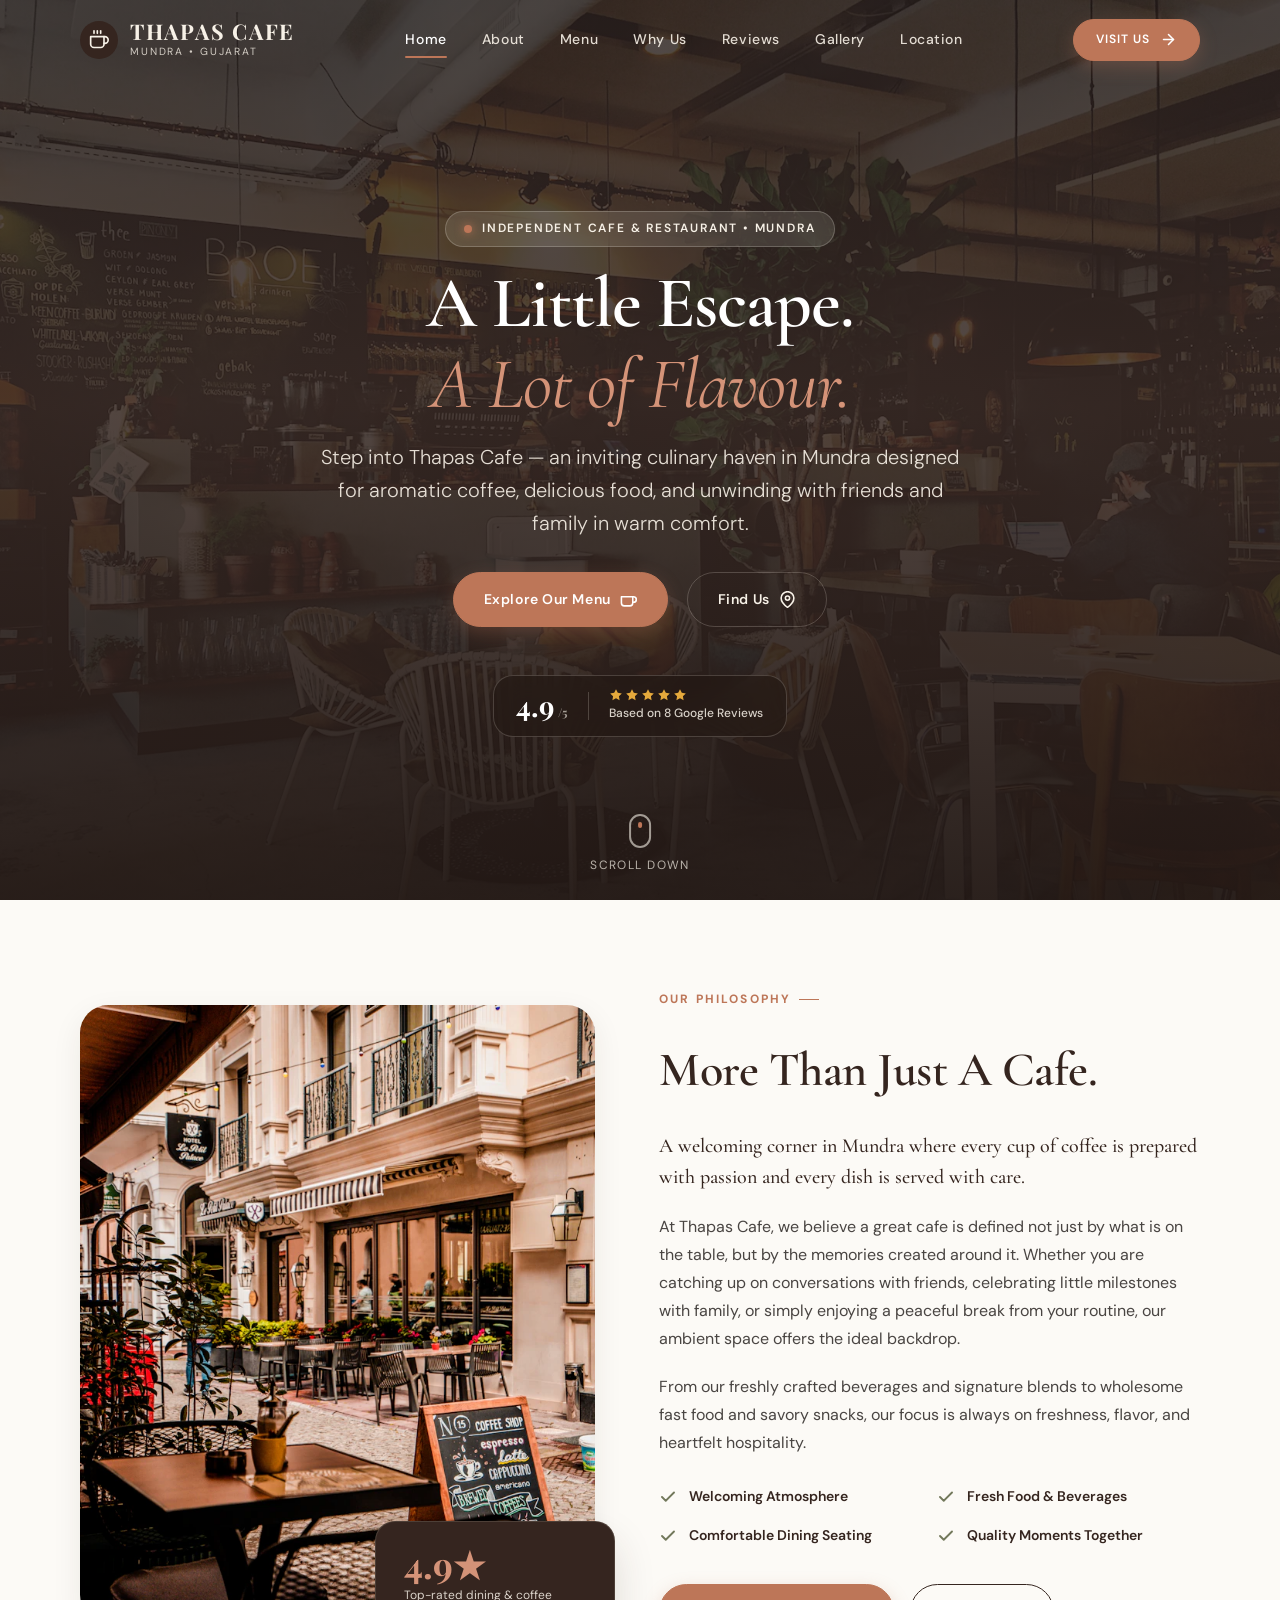
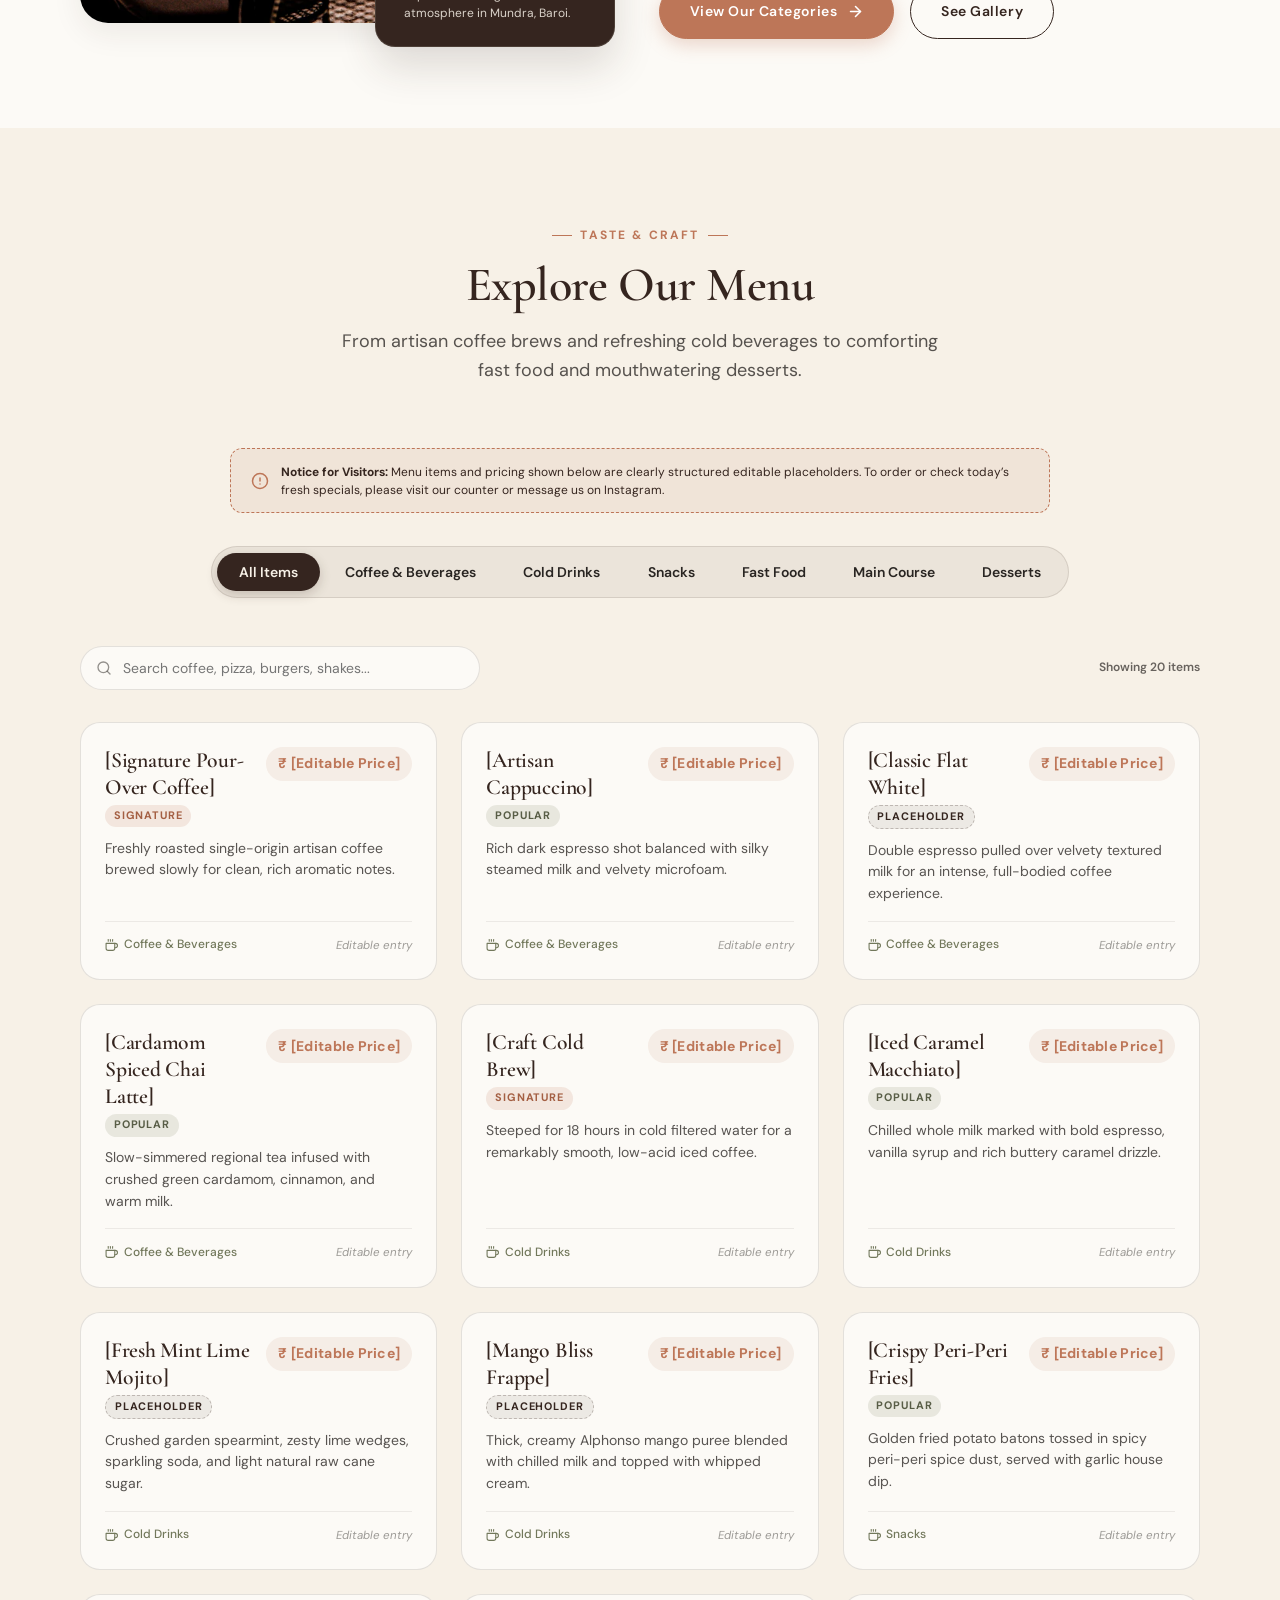
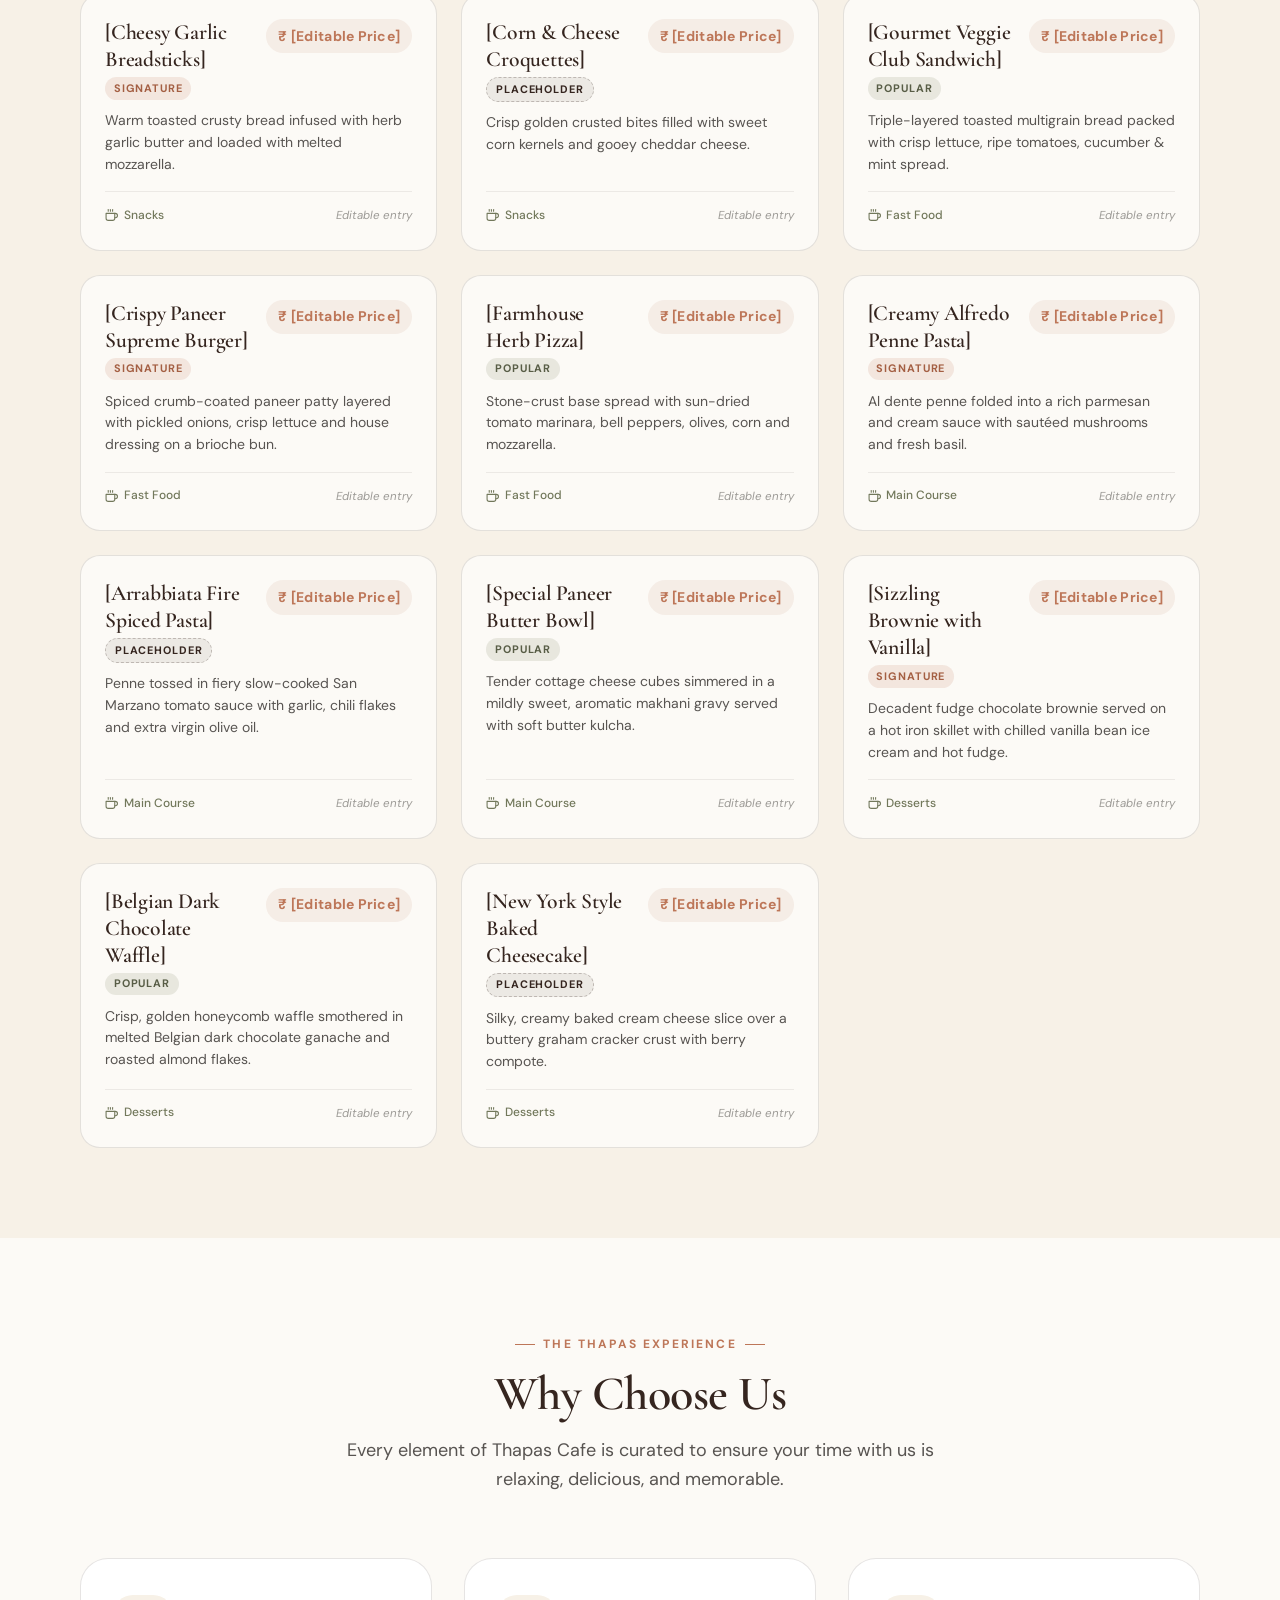
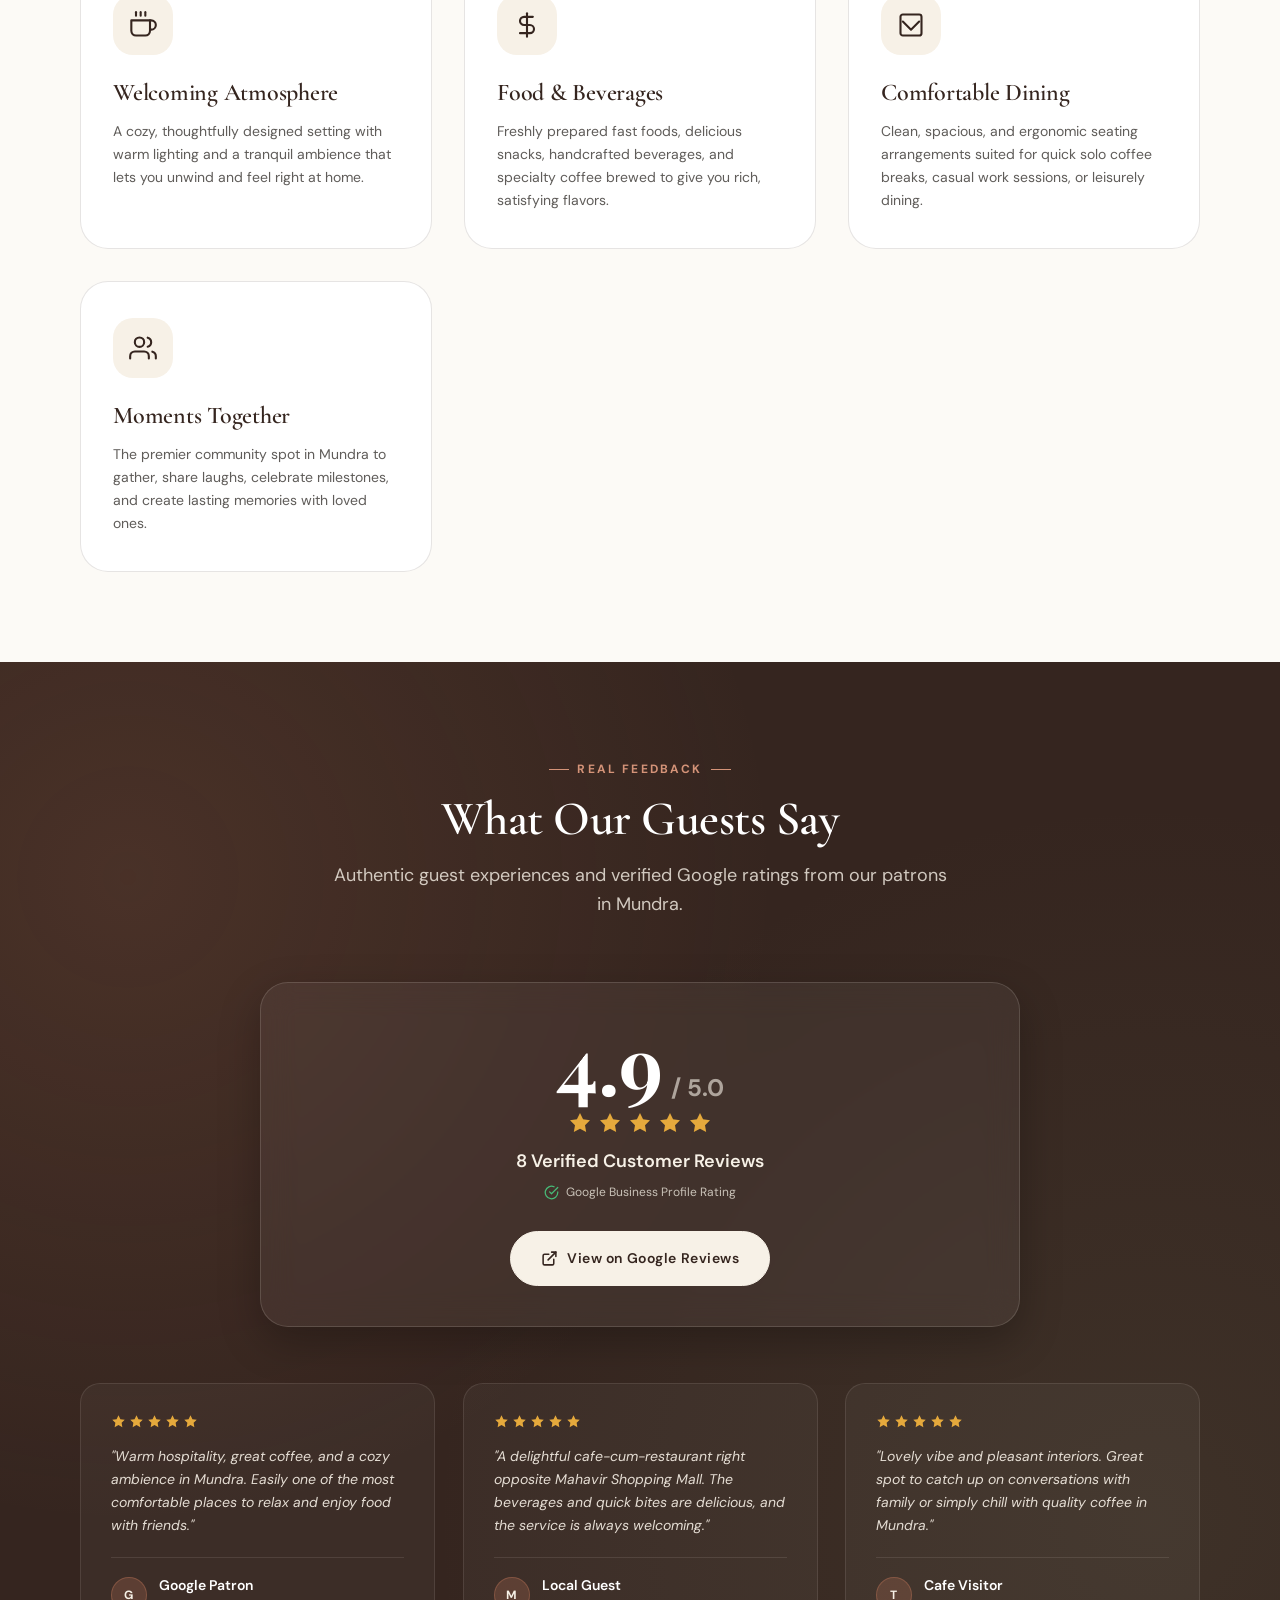
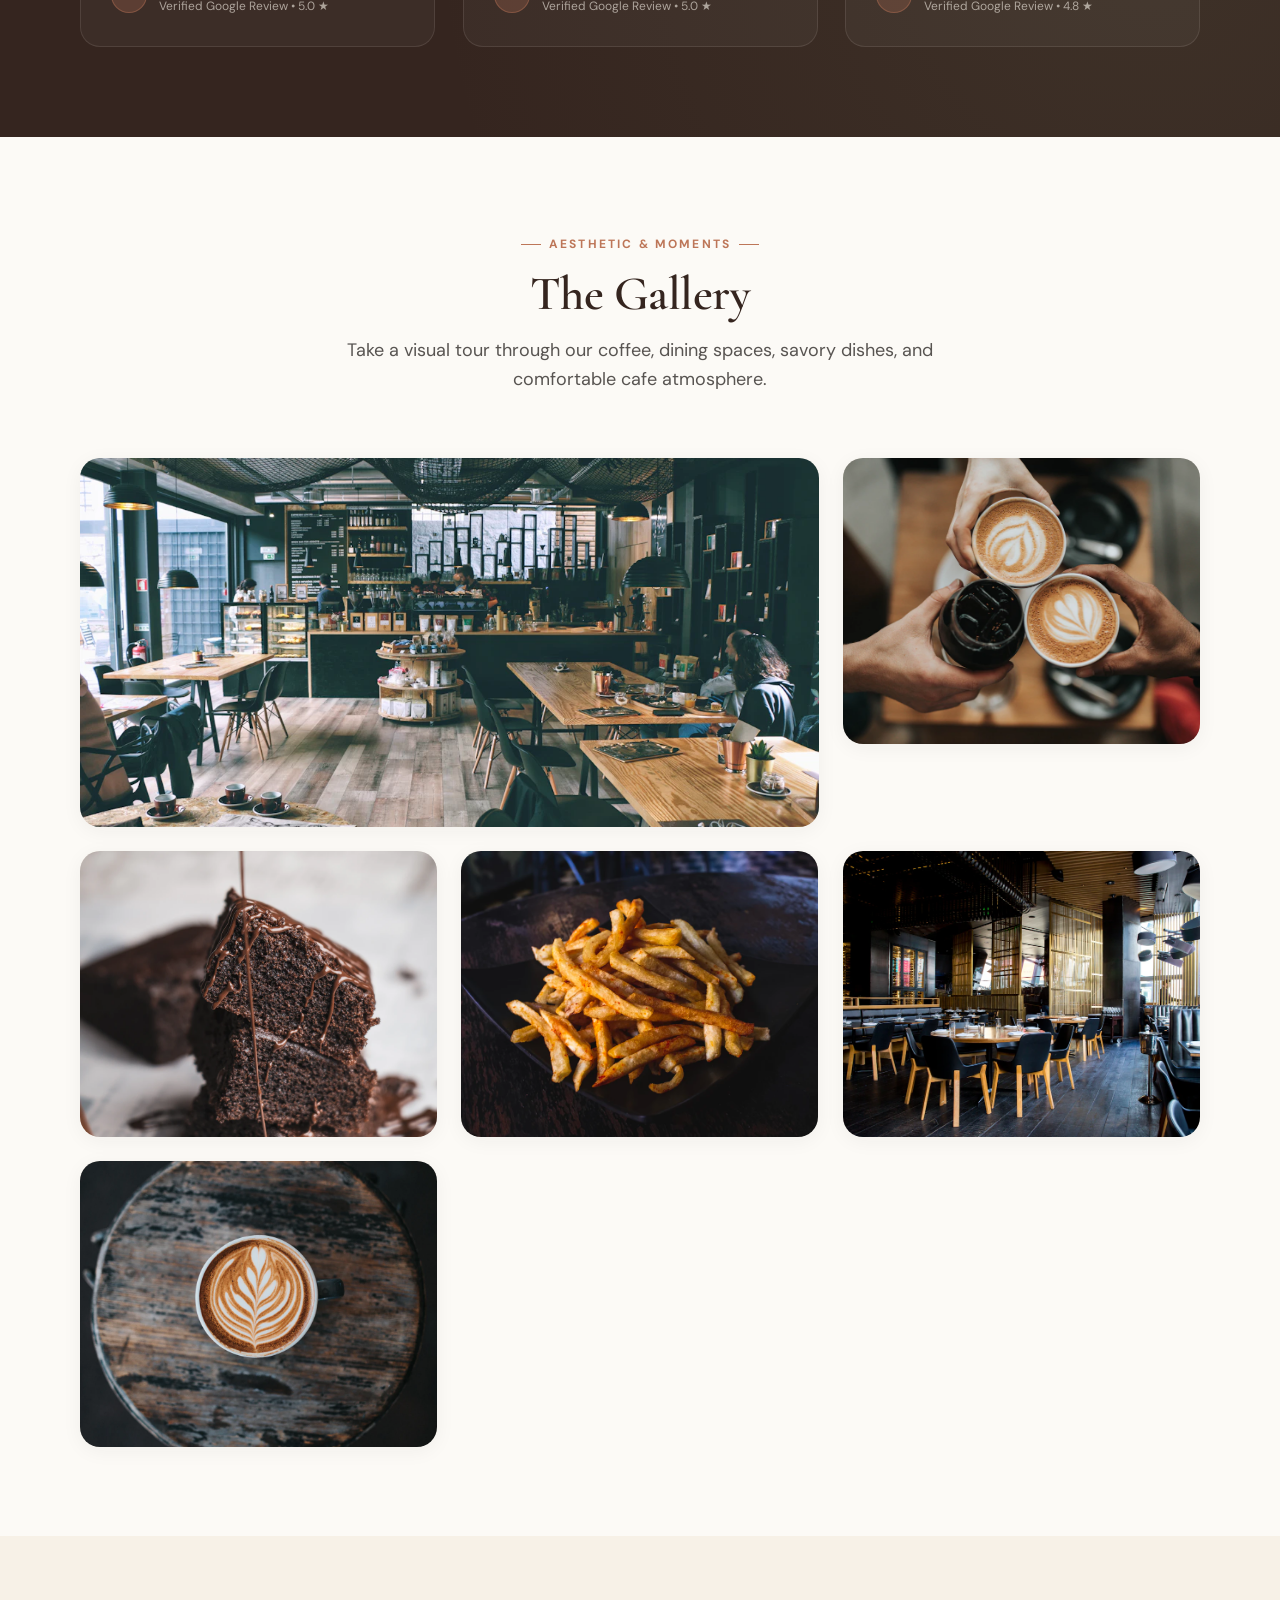
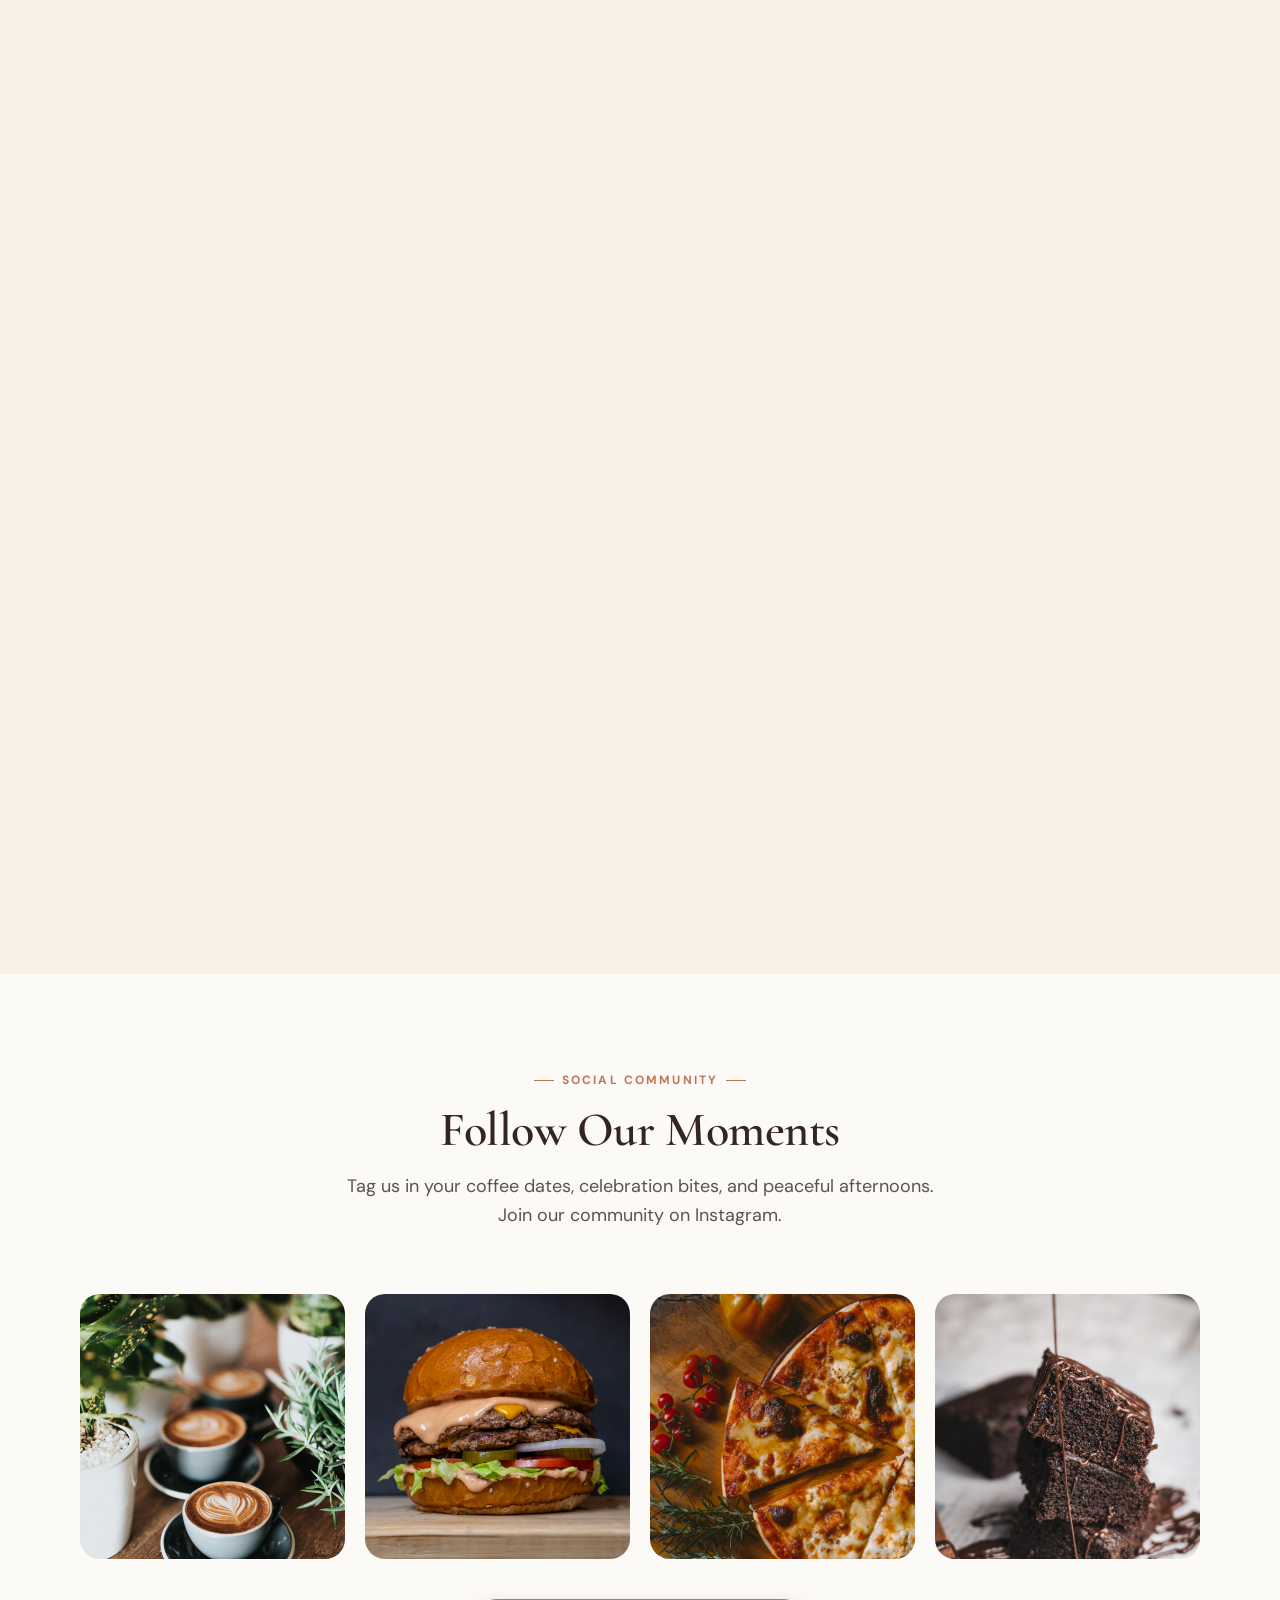
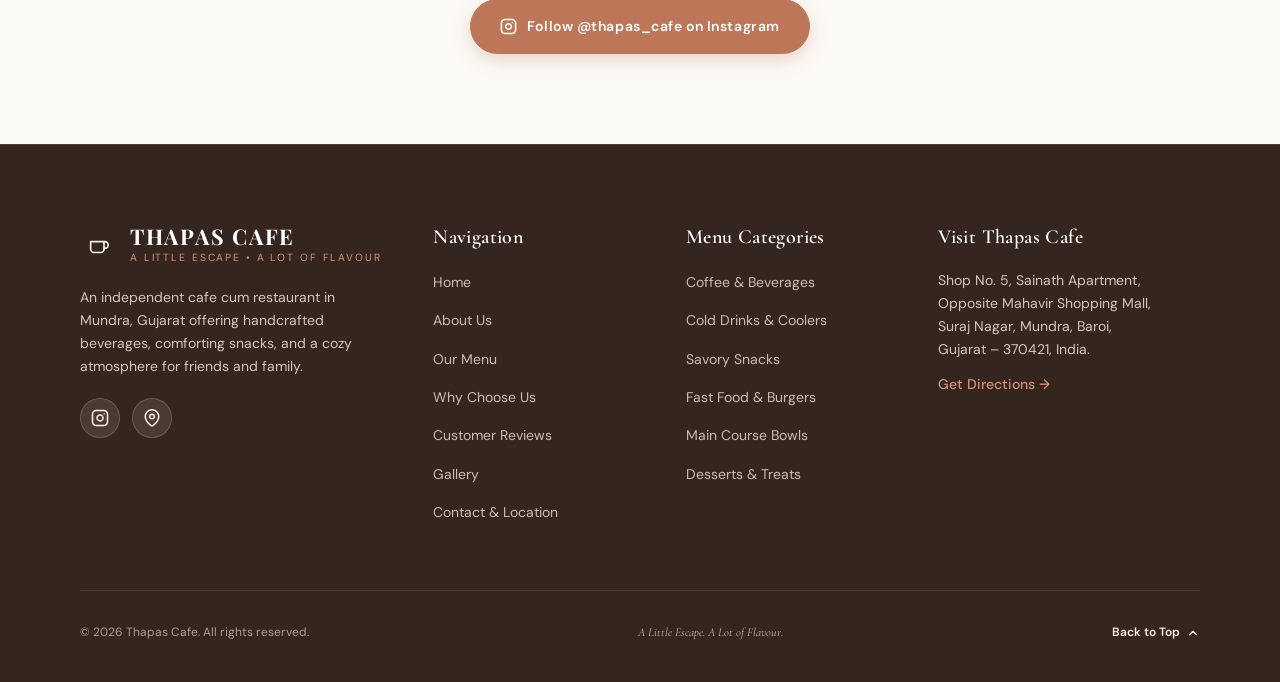
==== commit de4ba7f3: "Update index.html" ====
--- a/index.html
+++ b/index.html
@@ -14,7 +14,7 @@
   <meta name="robots" content="index, follow">
 
   <!-- Canonical URL Placeholder -->
-  <link rel="canonical" href="https://thapascafe.com/">
+  <link rel="canonical" href="https://thapascafedemo.netlify.app/">
 
   <!-- Favicon -->
   <link rel="icon" type="image/svg+xml" href="assets/icons/favicon.svg">
